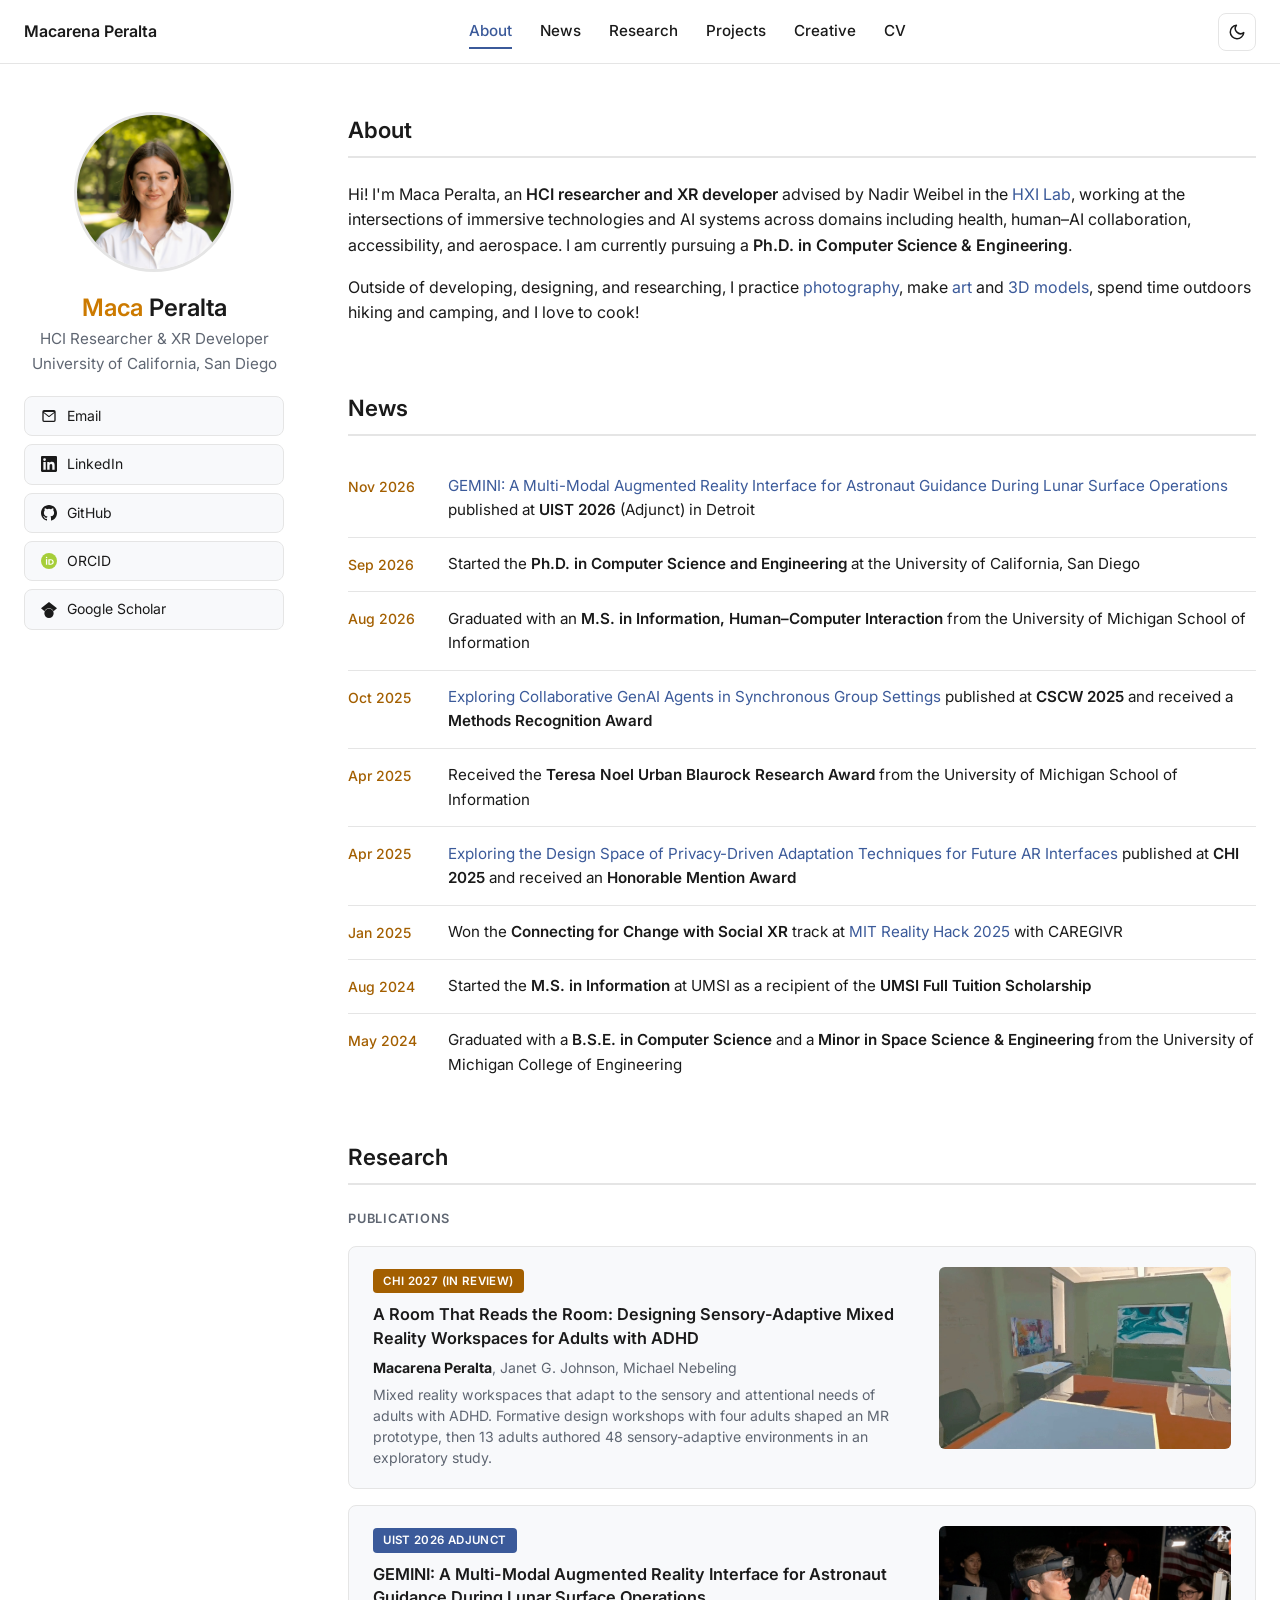
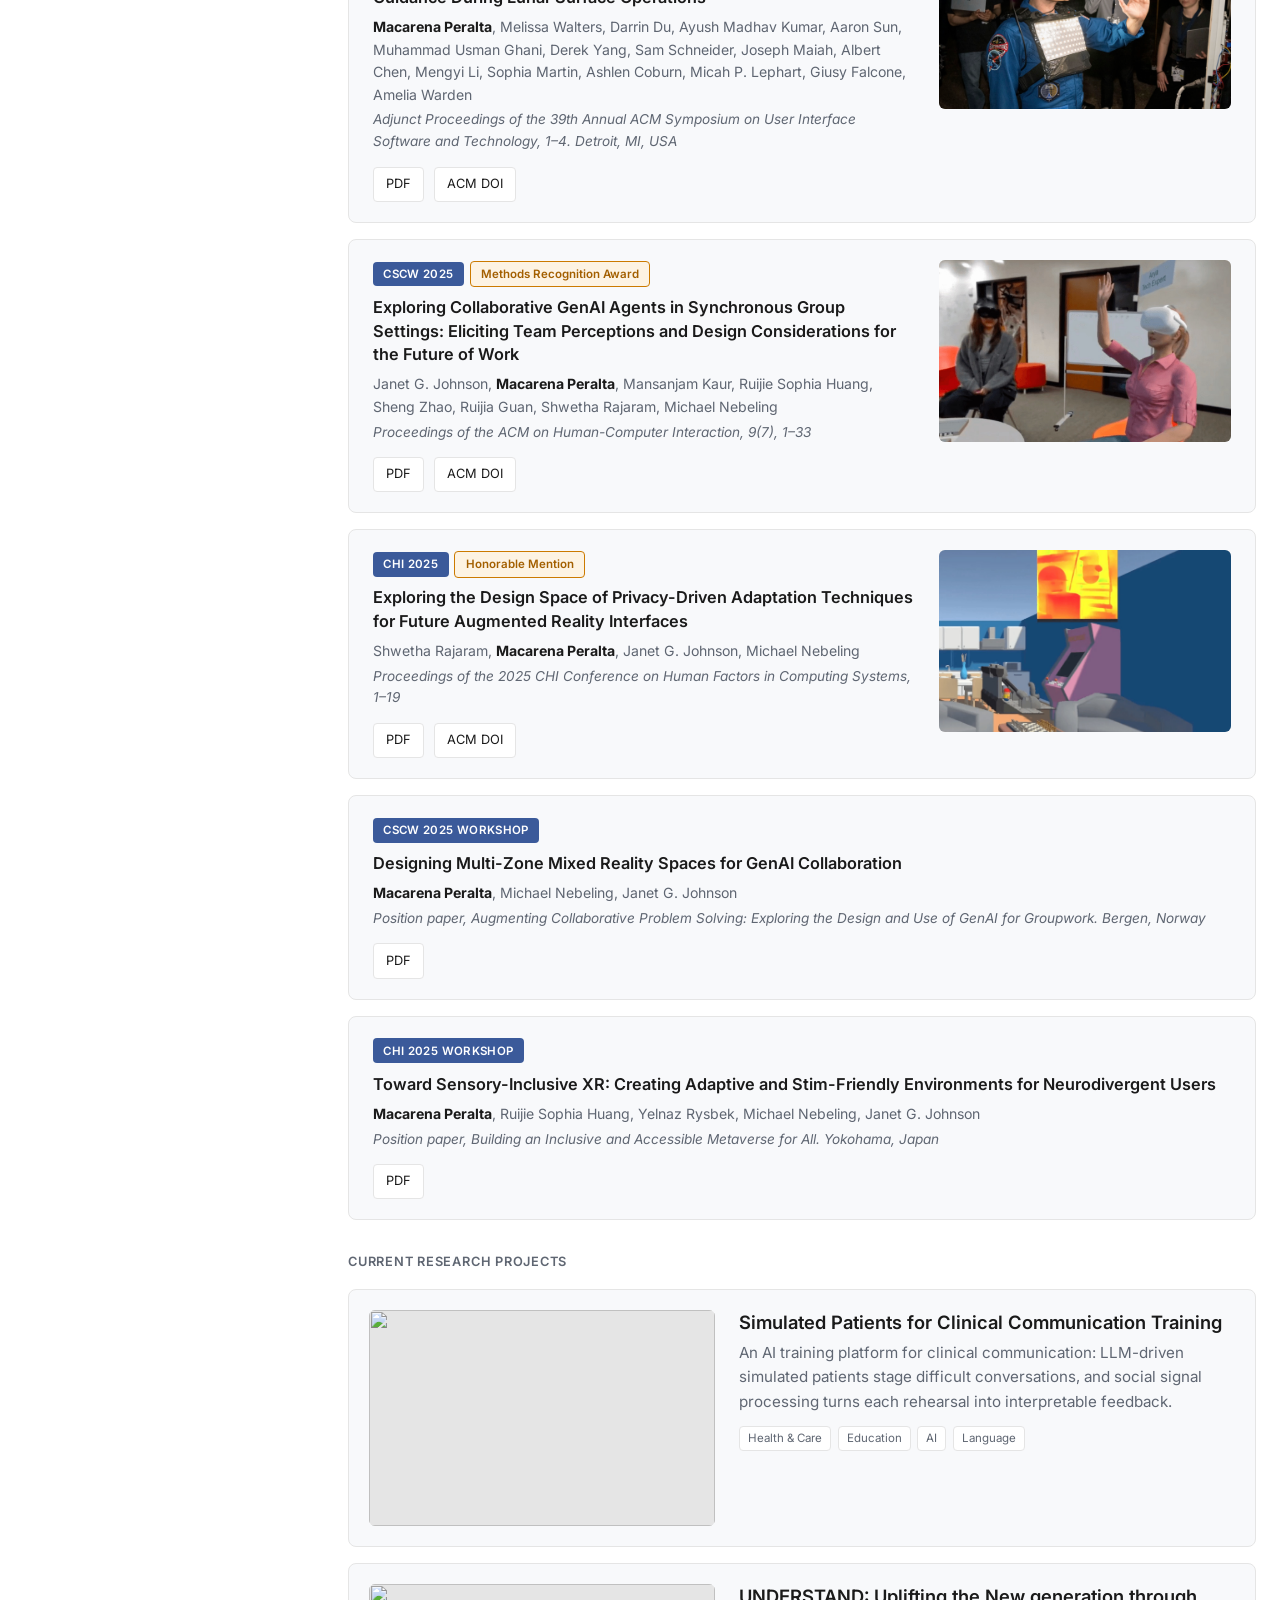
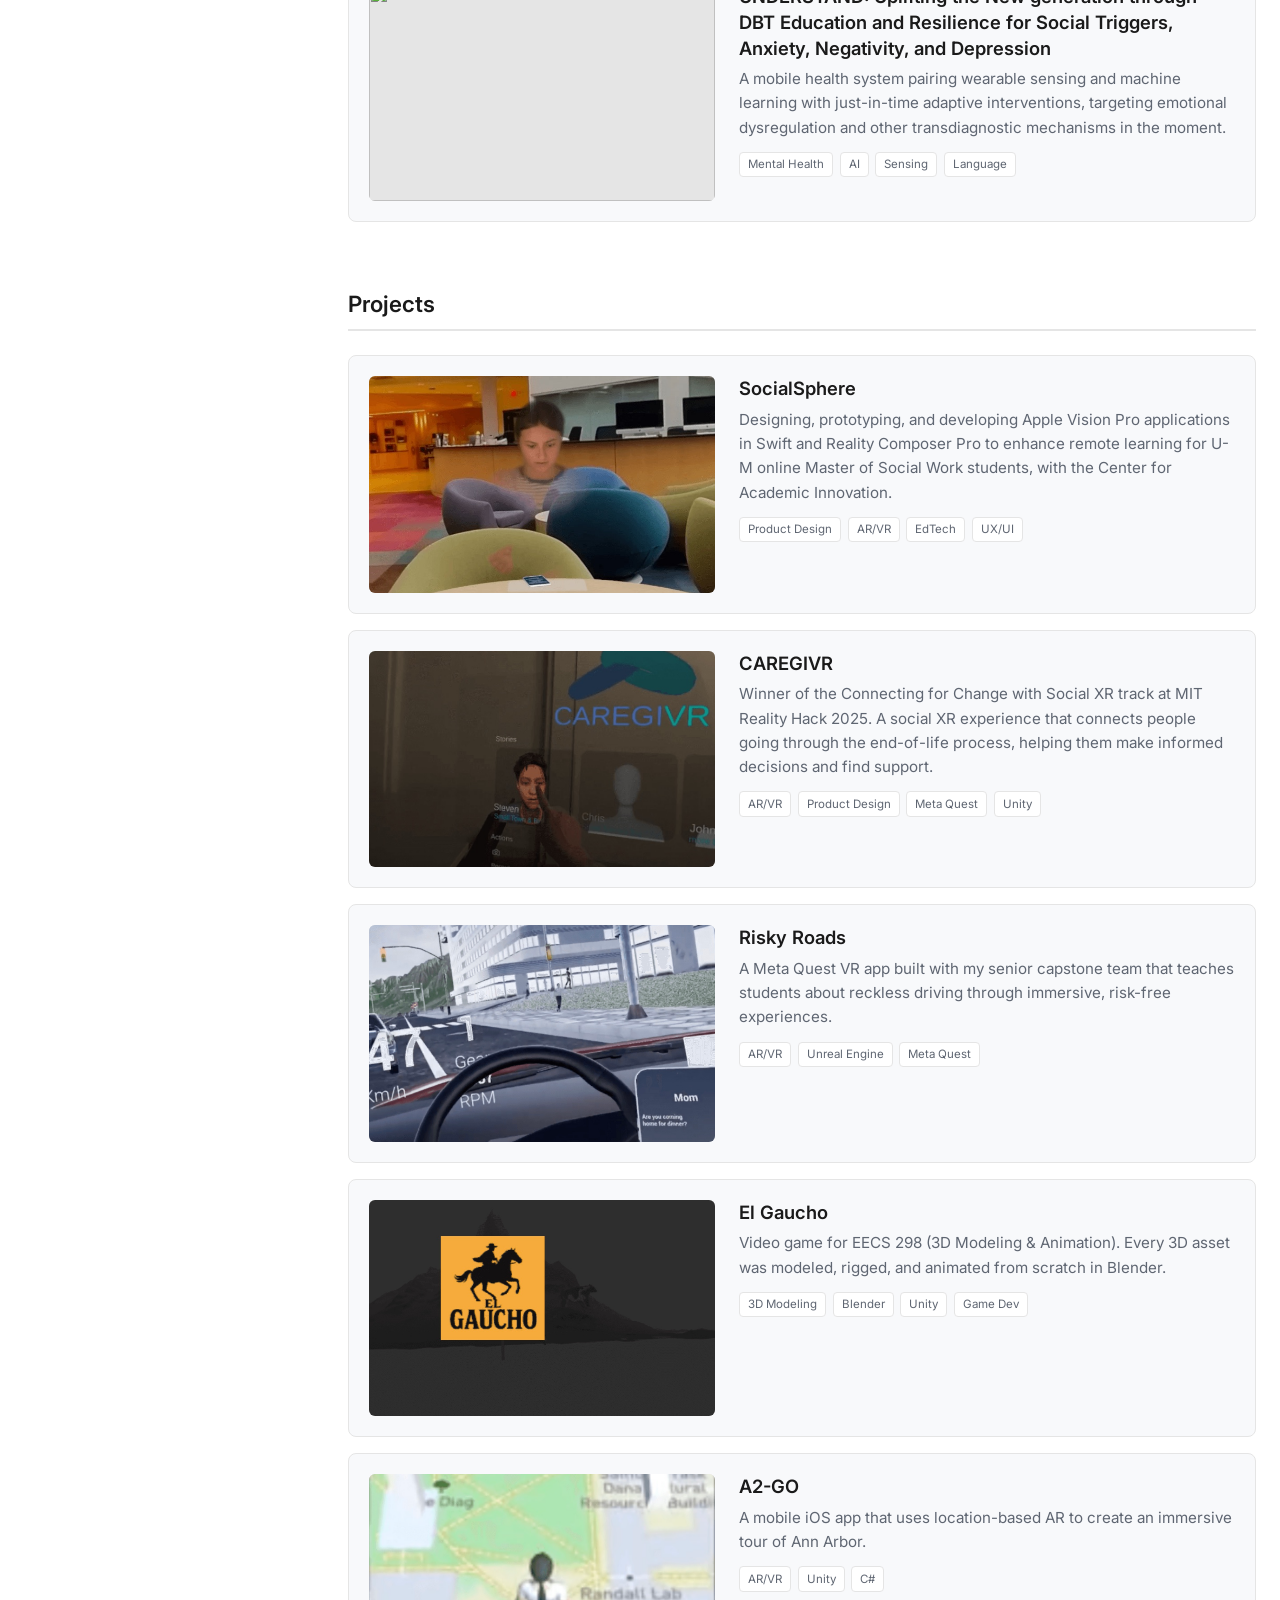
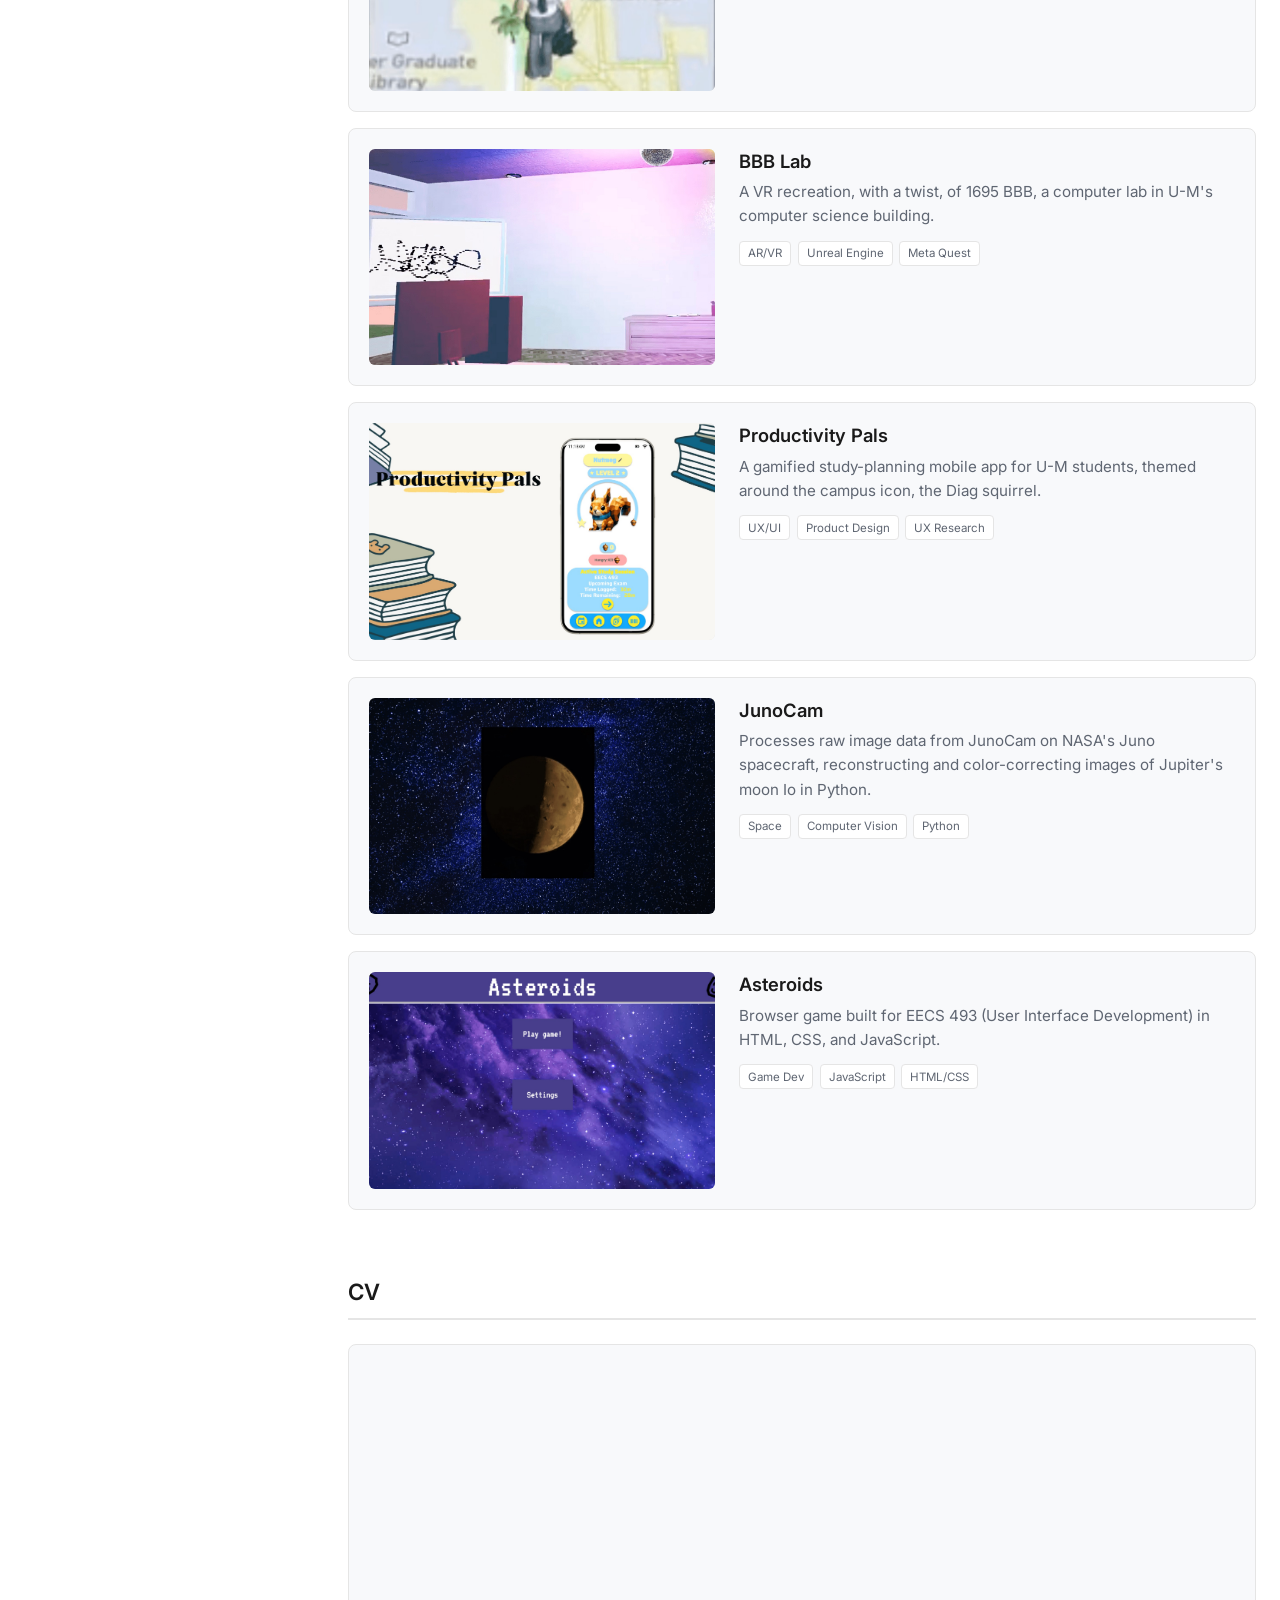
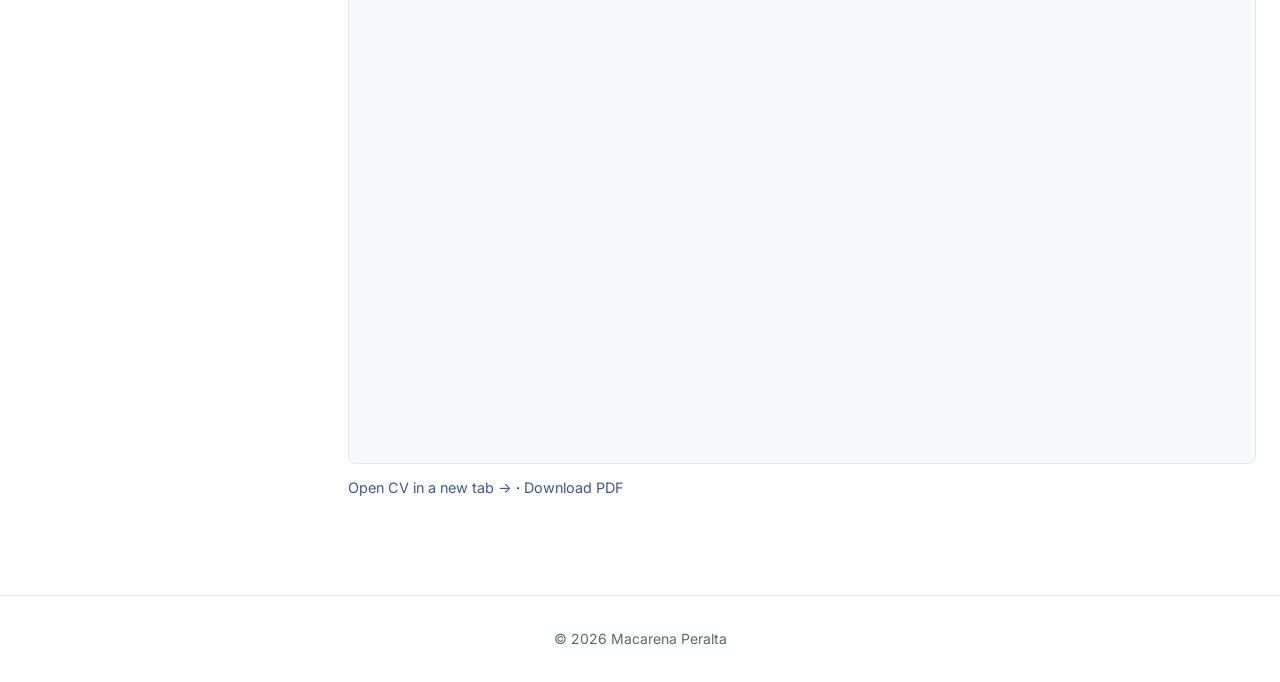
==== index.html @ 871bfba9 "Portfolio site: new layout with light/dark mode Self-contained static site for GitHub Pages: homepag" ====
<!doctype html>
<html lang="en">
<head>
<meta charset="utf-8">
<meta name="viewport" content="width=device-width, initial-scale=1">
<title>Macarena Peralta</title>
<meta name="description" content="Maca (Macarena) Peralta is an HCI researcher and XR developer, and a Ph.D. student in Computer Science &amp; Engineering at UC San Diego advised by Nadir Weibel in the HXI Lab, working on immersive technologies and AI for health, human–AI collaboration, accessibility, and aerospace.">
<link rel="canonical" href="https://macaperalta.github.io/">
<link rel="icon" href="favicon.svg" type="image/svg+xml">
<meta property="og:type" content="profile">
<meta property="og:site_name" content="Macarena Peralta">
<meta property="og:title" content="Macarena Peralta">
<meta property="og:description" content="Maca (Macarena) Peralta is an HCI researcher and XR developer, and a Ph.D. student in Computer Science &amp; Engineering at UC San Diego advised by Nadir Weibel in the HXI Lab, working on immersive technologies and AI for health, human–AI collaboration, accessibility, and aerospace.">
<meta property="og:url" content="https://macaperalta.github.io/">
<meta property="og:image" content="https://macaperalta.github.io/images/QopkH7FoG4tDrqUCHRMjBXStGU.jpg">
<meta name="twitter:card" content="summary_large_image">
<script type="application/ld+json">
{
  "@context": "https://schema.org",
  "@type": "Person",
  "name": "Macarena Peralta",
  "alternateName": "Maca Peralta",
  "url": "https://macaperalta.github.io/",
  "image": "https://macaperalta.github.io/images/QopkH7FoG4tDrqUCHRMjBXStGU.jpg",
  "jobTitle": "Ph.D. Student, Computer Science & Engineering",
  "affiliation": {
    "@type": "Organization",
    "name": "University of California, San Diego"
  },
  "alumniOf": {
    "@type": "CollegeOrUniversity",
    "name": "University of Michigan"
  },
  "email": "mailto:m2peralta@ucsd.edu",
  "sameAs": [
    "https://linkedin.com/in/macarena-peralta",
    "https://github.com/MacaPeralta",
    "https://scholar.google.com/citations?user=TsDjXb8AAAAJ",
    "https://orcid.org/0009-0006-2794-2569",
    "https://sketchfab.com/peraltam"
  ]
}
</script>

<link rel="preconnect" href="https://fonts.googleapis.com">
<link rel="preconnect" href="https://fonts.gstatic.com" crossorigin>
<link href="https://fonts.googleapis.com/css2?family=Inter:wght@400;500;600&display=swap" rel="stylesheet">
<link rel="stylesheet" href="home.css">

<script>
  // Set the theme before first paint so there's no flash.
  (function () {
    var saved = null;
    try { saved = localStorage.getItem('theme'); } catch (e) {}
    var theme = saved || (window.matchMedia('(prefers-color-scheme: dark)').matches ? 'dark' : 'light');
    document.documentElement.setAttribute('data-theme', theme);
  })();
</script>
</head>
<body>

<!-- ======================= NAV ======================= -->
<nav class="nav">
  <div class="nav__inner">
    <a class="nav__brand" href="#about">Macarena Peralta</a>
    <ul class="nav__links">
      <li><a href="#about">About</a></li>
      <li><a href="#news">News</a></li>
      <li><a href="#research">Research</a></li>
      <li><a href="#projects">Projects</a></li>
      <li><a href="creative.html">Creative</a></li>
      <li><a href="#cv">CV</a></li>
    </ul>
    <button class="theme-toggle" type="button" aria-label="Toggle light and dark mode">
      <svg class="icon-moon" viewBox="0 0 24 24" fill="none" stroke="currentColor" stroke-width="2" stroke-linecap="round" stroke-linejoin="round" aria-hidden="true"><path d="M21 12.8A9 9 0 1 1 11.2 3a7 7 0 0 0 9.8 9.8z"/></svg>
      <svg class="icon-sun" viewBox="0 0 24 24" fill="none" stroke="currentColor" stroke-width="2" stroke-linecap="round" stroke-linejoin="round" aria-hidden="true"><circle cx="12" cy="12" r="4"/><path d="M12 2v2M12 20v2M4.9 4.9l1.4 1.4M17.7 17.7l1.4 1.4M2 12h2M20 12h2M4.9 19.1l1.4-1.4M17.7 6.3l1.4-1.4"/></svg>
    </button>
  </div>
</nav>

<div class="layout">

  <!-- ======================= SIDEBAR ======================= -->
  <aside class="sidebar">
    <!-- Hover: photo turns into the Sol de Mayo (eyes follow the cursor).
         Click: the sun winks and sips mate. -->
    <button class="avatar sol" type="button" aria-label="Portrait of Macarena Peralta. Hover to meet the Sol de Mayo, click to make it wink and sip some mate.">
      <img class="profile-photo" src="images/QopkH7FoG4tDrqUCHRMjBXStGU.jpg" alt="">
      <svg class="avatar__sun sol-svg" viewBox="-200 -200 400 400" aria-hidden="true">

          <!-- rays: 16 straight + 16 wavy, slowly turning as one group -->
          <g>
            <animateTransform attributeName="transform" type="rotate"
                              from="0 0 0" to="360 0 0" dur="90s" repeatCount="indefinite"></animateTransform>
            <path fill="#EDB23A" d="M68 9L188 0L68 -9ZM59.38 34.34L173.69 71.94L66.27 17.71ZM41.72 54.45L132.94 132.94L54.45 41.72ZM17.71 66.27L71.94 173.69L34.34 59.38ZM-9 68L0 188L9 68ZM-34.34 59.38L-71.94 173.69L-17.71 66.27ZM-54.45 41.72L-132.94 132.94L-41.72 54.45ZM-66.27 17.71L-173.69 71.94L-59.38 34.34ZM-68 -9L-188 0L-68 9ZM-59.38 -34.34L-173.69 -71.94L-66.27 -17.71ZM-41.72 -54.45L-132.94 -132.94L-54.45 -41.72ZM-17.71 -66.27L-71.94 -173.69L-34.34 -59.38ZM9 -68L0 -188L-9 -68ZM34.34 -59.38L71.94 -173.69L17.71 -66.27ZM54.45 -41.72L132.94 -132.94L41.72 -54.45ZM66.27 -17.71L173.69 -71.94L59.38 -34.34Z"></path>
            <path fill="none" stroke="#EDB23A" stroke-width="6" stroke-linecap="round" d="M66.69 13.27Q78.57 22.77 93.17 18.53Q107.78 14.3 119.66 23.8Q131.53 33.3 146.14 29.07Q160.74 24.84 172.62 34.34M56.54 37.78Q63.88 51.1 78.99 52.78Q94.1 54.46 101.44 67.78Q108.78 81.1 123.89 82.78Q139 84.46 146.34 97.78M37.78 56.54Q39.46 71.65 52.78 78.99Q66.1 86.33 67.78 101.44Q69.46 116.55 82.78 123.89Q96.1 131.22 97.78 146.34M13.27 66.69Q9.03 81.3 18.53 93.17Q28.03 105.05 23.8 119.66Q19.57 134.26 29.07 146.14Q38.57 158.01 34.34 172.62M-13.27 66.69Q-22.77 78.57 -18.53 93.17Q-14.3 107.78 -23.8 119.66Q-33.3 131.53 -29.07 146.14Q-24.84 160.74 -34.34 172.62M-37.78 56.54Q-51.1 63.88 -52.78 78.99Q-54.46 94.1 -67.78 101.44Q-81.1 108.78 -82.78 123.89Q-84.46 139 -97.78 146.34M-56.54 37.78Q-71.65 39.46 -78.99 52.78Q-86.33 66.1 -101.44 67.78Q-116.55 69.46 -123.89 82.78Q-131.22 96.1 -146.34 97.78M-66.69 13.27Q-81.3 9.03 -93.17 18.53Q-105.05 28.03 -119.66 23.8Q-134.26 19.57 -146.14 29.07Q-158.01 38.57 -172.62 34.34M-66.69 -13.27Q-78.57 -22.77 -93.17 -18.53Q-107.78 -14.3 -119.66 -23.8Q-131.53 -33.3 -146.14 -29.07Q-160.74 -24.84 -172.62 -34.34M-56.54 -37.78Q-63.88 -51.1 -78.99 -52.78Q-94.1 -54.46 -101.44 -67.78Q-108.78 -81.1 -123.89 -82.78Q-139 -84.46 -146.34 -97.78M-37.78 -56.54Q-39.46 -71.65 -52.78 -78.99Q-66.1 -86.33 -67.78 -101.44Q-69.46 -116.55 -82.78 -123.89Q-96.1 -131.22 -97.78 -146.34M-13.27 -66.69Q-9.03 -81.3 -18.53 -93.17Q-28.03 -105.05 -23.8 -119.66Q-19.57 -134.26 -29.07 -146.14Q-38.57 -158.01 -34.34 -172.62M13.27 -66.69Q22.77 -78.57 18.53 -93.17Q14.3 -107.78 23.8 -119.66Q33.3 -131.53 29.07 -146.14Q24.84 -160.74 34.34 -172.62M37.78 -56.54Q51.1 -63.88 52.78 -78.99Q54.46 -94.1 67.78 -101.44Q81.1 -108.78 82.78 -123.89Q84.46 -139 97.78 -146.34M56.54 -37.78Q71.65 -39.46 78.99 -52.78Q86.33 -66.1 101.44 -67.78Q116.55 -69.46 123.89 -82.78Q131.22 -96.1 146.34 -97.78M66.69 -13.27Q81.3 -9.03 93.17 -18.53Q105.05 -28.03 119.66 -23.8Q134.26 -19.57 146.14 -29.07Q158.01 -38.57 172.62 -34.34"></path>
          </g>

          <!-- face -->
          <circle r="80" fill="#F6C54E" stroke="#B9791C" stroke-width="3"></circle>

          <!-- cheeks -->
          <circle cx="-48" cy="20" r="12" fill="#F2A0B4" opacity="0.55"></circle>
          <circle cx="48" cy="20" r="12" fill="#F2A0B4" opacity="0.55"></circle>

          <!-- brows, nose, smile -->
          <g fill="none" stroke="#8A5214" stroke-width="3.5" stroke-linecap="round" stroke-linejoin="round">
            <path d="M-46 -32Q-31 -44 -14 -34"></path>
            <path d="M46 -32Q31 -44 14 -34"></path>
            <path d="M-2 -18Q-9 8 -5 14Q0 20 7 14"></path>
            <g class="sol-smile">
              <path d="M-24 34Q0 52 24 34"></path>
              <path d="M-9 47Q0 50 9 47"></path>
            </g>
          </g>

          <!-- the little "o" mouth, for sipping -->
          <ellipse class="sol-sip-mouth" cx="3" cy="41" rx="6.5" ry="5.5" fill="#8A5214"></ellipse>

          <!-- left eye (the one that winks) -->
          <g class="sol-eye">
            <path d="M-42 -14Q-27 -26 -12 -14Q-27 -4 -42 -14Z" fill="#FFF6E0" stroke="#8A5214" stroke-width="3" stroke-linejoin="round"></path>
            <circle class="sol-pupil" cx="-27" cy="-14" r="5.5" fill="#5A3208"></circle>
          </g>
          <path class="sol-lid" d="M-42 -14Q-27 -5 -12 -14" fill="none" stroke="#8A5214" stroke-width="3.5" stroke-linecap="round"></path>

          <!-- right eye -->
          <path d="M12 -14Q27 -26 42 -14Q27 -4 12 -14Z" fill="#FFF6E0" stroke="#8A5214" stroke-width="3" stroke-linejoin="round"></path>
          <circle class="sol-pupil" cx="27" cy="-14" r="5.5" fill="#5A3208"></circle>

          <!-- mate gourd + bombilla -->
          <g class="sol-mate">
            <g class="sol-mate-bob">
              <path d="M23 86C13 102 15 126 40 130C65 126 67 102 57 86Z" fill="#9A6440" stroke="#6E4126" stroke-width="2.5" stroke-linejoin="round"></path>
              <path d="M22 100Q40 106 58 100" fill="none" stroke="#6E4126" stroke-width="1.5" opacity="0.5"></path>
              <circle cx="31" cy="113" r="2.6" fill="#F2A0B4"></circle>
              <circle cx="40" cy="116" r="2.6" fill="#F2A0B4"></circle>
              <circle cx="49" cy="113" r="2.6" fill="#F2A0B4"></circle>
              <rect x="21" y="79" width="38" height="8" rx="4" fill="#D3D7DE" stroke="#9AA0AA" stroke-width="1.5"></rect>
              <ellipse cx="40" cy="80" rx="15" ry="3.2" fill="#7D9B4A"></ellipse>
              <path d="M34 81L8 43" stroke="#B9BEC7" stroke-width="4.5" stroke-linecap="round"></path>
              <path d="M9 45L5 39" stroke="#9AA0AA" stroke-width="6" stroke-linecap="round"></path>
            </g>
          </g>

        </svg>
    </button>
    <h1><span class="nickname">Maca</span> Peralta</h1>
    <p class="tagline">HCI Researcher &amp; XR Developer<br>University of California, San Diego</p>

    <div class="social-links">
      <a href="mailto:m2peralta@ucsd.edu">
        <svg viewBox="0 0 24 24" fill="currentColor" aria-hidden="true"><path d="M2 5.5A2.5 2.5 0 0 1 4.5 3h15A2.5 2.5 0 0 1 22 5.5v13a2.5 2.5 0 0 1-2.5 2.5h-15A2.5 2.5 0 0 1 2 18.5v-13Zm2.2.5 7.8 6.08L19.8 6H4.2Zm15.8 1.59-7.4 5.77a1 1 0 0 1-1.2 0L4 7.59V18.5a.5.5 0 0 0 .5.5h15a.5.5 0 0 0 .5-.5V7.59Z"/></svg>
        Email
      </a>
      <a href="https://linkedin.com/in/macarena-peralta" target="_blank" rel="noopener">
        <svg viewBox="0 0 24 24" fill="currentColor" aria-hidden="true"><path d="M20.447 20.452h-3.554v-5.569c0-1.328-.027-3.037-1.852-3.037-1.853 0-2.136 1.445-2.136 2.939v5.667H9.351V9h3.414v1.561h.046c.477-.9 1.637-1.85 3.37-1.85 3.601 0 4.267 2.37 4.267 5.455v6.286ZM5.337 7.433a2.064 2.064 0 1 1 0-4.128 2.064 2.064 0 0 1 0 4.128Zm1.782 13.019H3.555V9h3.564v11.452ZM22.225 0H1.771C.792 0 0 .774 0 1.729v20.542C0 23.227.792 24 1.771 24h20.451C23.2 24 24 23.227 24 22.271V1.729C24 .774 23.2 0 22.222 0h.003Z"/></svg>
        LinkedIn
      </a>
      <a href="https://github.com/MacaPeralta" target="_blank" rel="noopener">
        <svg viewBox="0 0 24 24" fill="currentColor" aria-hidden="true"><path d="M12 0C5.37 0 0 5.37 0 12c0 5.3 3.44 9.8 8.2 11.39.6.11.82-.26.82-.58v-2.04c-3.34.72-4.04-1.61-4.04-1.61-.55-1.39-1.33-1.76-1.33-1.76-1.09-.74.08-.73.08-.73 1.2.08 1.84 1.24 1.84 1.24 1.07 1.83 2.81 1.3 3.49 1 .11-.78.42-1.31.76-1.61-2.66-.3-5.47-1.33-5.47-5.93 0-1.31.47-2.38 1.24-3.22-.12-.3-.54-1.52.12-3.18 0 0 1-.32 3.3 1.23a11.5 11.5 0 0 1 6 0c2.29-1.55 3.3-1.23 3.3-1.23.65 1.65.24 2.87.12 3.18.77.84 1.23 1.91 1.23 3.22 0 4.61-2.81 5.62-5.48 5.92.43.37.82 1.1.82 2.22v3.29c0 .32.22.7.83.58C20.57 21.8 24 17.3 24 12c0-6.63-5.37-12-12-12Z"/></svg>
        GitHub
      </a>
      <a href="https://orcid.org/0009-0006-2794-2569" target="_blank" rel="noopener">
        <svg viewBox="0 0 24 24" aria-hidden="true"><circle cx="12" cy="12" r="12" fill="#A6CE39"/><path fill="#fff" d="M7.4 9.2h1.9v8.4H7.4z"/><circle cx="8.35" cy="6.9" r="1.15" fill="#fff"/><path fill="#fff" d="M11.1 9.2h3.6c2.7 0 4.4 1.7 4.4 4.2s-1.7 4.2-4.4 4.2h-3.6Zm1.9 1.6v5.2h1.6c1.6 0 2.6-1 2.6-2.6s-1-2.6-2.6-2.6Z"/></svg>
        ORCID
      </a>
      <a href="https://scholar.google.com/citations?user=TsDjXb8AAAAJ&amp;hl=en" target="_blank" rel="noopener">
        <svg viewBox="0 0 24 24" fill="currentColor" aria-hidden="true"><path d="M5.242 13.769 0 9.5 12 0l12 9.5-5.242 4.269C17.548 11.249 14.978 9.5 12 9.5c-2.977 0-5.548 1.748-6.758 4.269ZM12 10a7 7 0 1 0 0 14 7 7 0 0 0 0-14Z"/></svg>
        Google Scholar
      </a>
    </div>
  </aside>

  <!-- ======================= MAIN ======================= -->
  <main class="main">

    <section class="bio" id="about">
      <h2>About</h2>
      <p>Hi! I'm Maca Peralta, an <strong>HCI researcher and XR developer</strong> advised by Nadir Weibel in the <a href="https://hxi.ucsd.edu/" target="_blank" rel="noopener">HXI Lab</a>, working at the intersections of immersive technologies and AI systems across domains including health, human–AI collaboration, accessibility, and aerospace. I am currently pursuing a <strong>Ph.D. in Computer Science &amp; Engineering</strong>.</p>
      <p>Outside of developing, designing, and researching, I practice <a href="creative.html#photography">photography</a>, make <a href="creative.html#art">art</a> and <a href="creative.html#models">3D models</a>, spend time outdoors hiking and camping, and I love to cook!</p>
    </section>

    <!-- ======================= NEWS ======================= -->
    <section id="news">
      <h2>News</h2>
      <ul class="news">
        <li>
          <span class="news__date">Nov 2026</span>
          <div><a href="https://doi.org/10.1145/3830397.3841805" target="_blank" rel="noopener">GEMINI: A Multi-Modal Augmented Reality Interface for Astronaut Guidance During Lunar Surface Operations</a> published at <strong>UIST 2026</strong> (Adjunct) in Detroit</div>
        </li>
        <li>
          <span class="news__date">Sep 2026</span>
          <div>Started the <strong>Ph.D. in Computer Science and Engineering</strong> at the University of California, San Diego</div>
        </li>
        <li>
          <span class="news__date">Aug 2026</span>
          <div>Graduated with an <strong>M.S. in Information, Human–Computer Interaction</strong> from the University of Michigan School of Information</div>
        </li>
        <li>
          <span class="news__date">Oct 2025</span>
          <div><a href="https://doi.org/10.1145/3757595" target="_blank" rel="noopener">Exploring Collaborative GenAI Agents in Synchronous Group Settings</a> published at <strong>CSCW 2025</strong> and received a <strong>Methods Recognition Award</strong></div>
        </li>
        <li>
          <span class="news__date">Apr 2025</span>
          <div>Received the <strong>Teresa Noel Urban Blaurock Research Award</strong> from the University of Michigan School of Information</div>
        </li>
        <li>
          <span class="news__date">Apr 2025</span>
          <div><a href="https://doi.org/10.1145/3706598.3713320" target="_blank" rel="noopener">Exploring the Design Space of Privacy-Driven Adaptation Techniques for Future AR Interfaces</a> published at <strong>CHI 2025</strong> and received an <strong>Honorable Mention Award</strong></div>
        </li>
        <li>
          <span class="news__date">Jan 2025</span>
          <div>Won the <strong>Connecting for Change with Social XR</strong> track at <a href="https://devpost.com/software/caregivr-tzmqkg" target="_blank" rel="noopener">MIT Reality Hack 2025</a> with CAREGIVR</div>
        </li>
        <li>
          <span class="news__date">Aug 2024</span>
          <div>Started the <strong>M.S. in Information</strong> at UMSI as a recipient of the <strong>UMSI Full Tuition Scholarship</strong></div>
        </li>
        <li>
          <span class="news__date">May 2024</span>
          <div>Graduated with a <strong>B.S.E. in Computer Science</strong> and a <strong>Minor in Space Science &amp; Engineering</strong> from the University of Michigan College of Engineering</div>
        </li>
      </ul>
    </section>

    <!-- ======================= RESEARCH ======================= -->
    <section id="research">
      <h2>Research</h2>

      <h3 class="subhead">Publications</h3>

      <article class="pub pub--media">
        <div class="pub__body">
          <span class="venue in-review">CHI 2027 (In Review)</span>
          <h3>A Room That Reads the Room: Designing Sensory-Adaptive Mixed Reality Workspaces for Adults with ADHD</h3>
          <p class="pub__authors"><strong>Macarena Peralta</strong>, Janet G. Johnson, Michael Nebeling</p>
          <p class="pub__abstract">Mixed reality workspaces that adapt to the sensory and attentional needs of adults with ADHD. Formative design workshops with four adults shaped an MR prototype, then 13 adults authored 48 sensory-adaptive environments in an exploratory study.</p>
        </div>
        <div class="project__media pub__media" data-preview="video/BM50v8SxWsouWE7VCAihs9W9w.mp4"><img class="project__thumb" src="images/Fq2PjhaZx6DE5HDLLG1RLYFUKSk.jpg" alt="" loading="lazy"></div>
      </article>

      <article class="pub pub--media">
        <div class="pub__body">
          <span class="venue">UIST 2026 Adjunct</span>
          <h3>GEMINI: A Multi-Modal Augmented Reality Interface for Astronaut Guidance During Lunar Surface Operations</h3>
          <p class="pub__authors"><strong>Macarena Peralta</strong>, Melissa Walters, Darrin Du, Ayush Madhav Kumar, Aaron Sun, Muhammad Usman Ghani, Derek Yang, Sam Schneider, Joseph Maiah, Albert Chen, Mengyi Li, Sophia Martin, Ashlen Coburn, Micah P. Lephart, Giusy Falcone, Amelia Warden</p>
          <p class="pub__where">Adjunct Proceedings of the 39th Annual ACM Symposium on User Interface Software and Technology, 1–4. Detroit, MI, USA</p>
          <div class="pub__links"><a href="https://dl.acm.org/doi/pdf/10.1145/3830397.3841805" target="_blank" rel="noopener">PDF</a><a href="https://doi.org/10.1145/3830397.3841805" target="_blank" rel="noopener">ACM DOI</a></div>
        </div>
        <div class="project__media pub__media"><img class="project__thumb" src="images/gemini.jpg" alt="" loading="lazy"></div>
      </article>

      <article class="pub pub--media">
        <div class="pub__body">
          <span class="venue">CSCW 2025</span><span class="award-badge">Methods Recognition Award</span>
          <h3>Exploring Collaborative GenAI Agents in Synchronous Group Settings: Eliciting Team Perceptions and Design Considerations for the Future of Work</h3>
          <p class="pub__authors">Janet G. Johnson, <strong>Macarena Peralta</strong>, Mansanjam Kaur, Ruijie Sophia Huang, Sheng Zhao, Ruijia Guan, Shwetha Rajaram, Michael Nebeling</p>
          <p class="pub__where">Proceedings of the ACM on Human-Computer Interaction, 9(7), 1–33</p>
          <div class="pub__links"><a href="https://arxiv.org/pdf/2504.14779" target="_blank" rel="noopener">PDF</a><a href="https://doi.org/10.1145/3757595" target="_blank" rel="noopener">ACM DOI</a></div>
        </div>
        <div class="project__media pub__media" data-preview="video/jJTifOBv0DptuAQHywqlG2QVho.mp4"><img class="project__thumb" src="images/t8UoOT9vwYSsod6yRfqCP6fd1sM.jpg" alt="" loading="lazy"></div>
      </article>

      <article class="pub pub--media">
        <div class="pub__body">
          <span class="venue">CHI 2025</span><span class="award-badge">Honorable Mention</span>
          <h3>Exploring the Design Space of Privacy-Driven Adaptation Techniques for Future Augmented Reality Interfaces</h3>
          <p class="pub__authors">Shwetha Rajaram, <strong>Macarena Peralta</strong>, Janet G. Johnson, Michael Nebeling</p>
          <p class="pub__where">Proceedings of the 2025 CHI Conference on Human Factors in Computing Systems, 1–19</p>
          <div class="pub__links"><a href="https://shwetharajaram.github.io/paper-pdfs/privacy-adaptations-chi25.pdf" target="_blank" rel="noopener">PDF</a><a href="https://doi.org/10.1145/3706598.3713320" target="_blank" rel="noopener">ACM DOI</a></div>
        </div>
        <div class="project__media pub__media"><img class="project__thumb" src="images/tOkrX6QtBHLfhjUCLQuX5bY95s.jpg" alt="" loading="lazy"></div>
      </article>

      <article class="pub">
        <span class="venue">CSCW 2025 Workshop</span>
        <h3>Designing Multi-Zone Mixed Reality Spaces for GenAI Collaboration</h3>
        <p class="pub__authors"><strong>Macarena Peralta</strong>, Michael Nebeling, Janet G. Johnson</p>
        <p class="pub__where">Position paper, Augmenting Collaborative Problem Solving: Exploring the Design and Use of GenAI for Groupwork. Bergen, Norway</p>
        <div class="pub__links"><a href="https://drive.google.com/file/d/16uUa6cnIJmO3YpjkcXFk2XTdRr2Yi-oR/view?usp=sharing" target="_blank" rel="noopener">PDF</a></div>
      </article>

      <article class="pub">
        <span class="venue">CHI 2025 Workshop</span>
        <h3>Toward Sensory-Inclusive XR: Creating Adaptive and Stim-Friendly Environments for Neurodivergent Users</h3>
        <p class="pub__authors"><strong>Macarena Peralta</strong>, Ruijie Sophia Huang, Yelnaz Rysbek, Michael Nebeling, Janet G. Johnson</p>
        <p class="pub__where">Position paper, Building an Inclusive and Accessible Metaverse for All. Yokohama, Japan</p>
        <div class="pub__links"><a href="https://drive.google.com/file/u/1/d/1ujiHNIpGqrNxVPpQVMjBZMjnsQT5te0C/view?usp=drive_link" target="_blank" rel="noopener">PDF</a></div>
      </article>

      <h3 class="subhead">Current Research Projects</h3>

      <a class="project" href="https://hxi.ucsd.edu/project/simulated-patients/" target="_blank" rel="noopener">
        <div class="project__media"><img class="project__thumb" src="https://hxi.ucsd.edu/project/simulated-patients/featured_hu9e67fc080d63fd50d61a2d546c561d63_190341_720x0_resize_q75_lanczos.jpg" alt="" loading="lazy"></div>
        <div>
          <h3>Simulated Patients for Clinical Communication Training</h3>
          <p>An AI training platform for clinical communication: LLM-driven simulated patients stage difficult conversations, and social signal processing turns each rehearsal into interpretable feedback.</p>
          <ul class="tags"><li>Health &amp; Care</li><li>Education</li><li>AI</li><li>Language</li></ul>
        </div>
      </a>

      <a class="project" href="https://hxi.ucsd.edu/project/understand/" target="_blank" rel="noopener">
        <div class="project__media"><img class="project__thumb" src="https://hxi.ucsd.edu/project/understand/featured_hu6d89a65bccbf261982f74998446e7d13_93481_720x0_resize_q75_lanczos.jpg" alt="" loading="lazy"></div>
        <div>
          <h3>UNDERSTAND: Uplifting the New generation through DBT Education and Resilience for Social Triggers, Anxiety, Negativity, and Depression</h3>
          <p>A mobile health system pairing wearable sensing and machine learning with just-in-time adaptive interventions, targeting emotional dysregulation and other transdiagnostic mechanisms in the moment.</p>
          <ul class="tags"><li>Mental Health</li><li>AI</li><li>Sensing</li><li>Language</li></ul>
        </div>
      </a>
    </section>

    <!-- ======================= PROJECTS ======================= -->
    <section id="projects">
      <h2>Projects</h2>

      <a class="project" href="socialsphere.html">
        <div class="project__media" data-preview="video/MOHMcyAQokTplxYOvUsLVBeDMAw.mp4"><img class="project__thumb" src="images/vbsRdpFOnBCBzBpM7Fyw0uvUABc.jpg" alt="" loading="lazy"></div>
        <div>
          <h3>SocialSphere</h3>
          <p>Designing, prototyping, and developing Apple Vision Pro applications in Swift and Reality Composer Pro to enhance remote learning for U-M online Master of Social Work students, with the Center for Academic Innovation.</p>
          <ul class="tags"><li>Product Design</li><li>AR/VR</li><li>EdTech</li><li>UX/UI</li></ul>
        </div>
      </a>

      <a class="project" href="caregivr.html">
        <div class="project__media" data-preview="video/h3rbfv5qeP4eBBjanTTYoKGNo.mp4"><img class="project__thumb" src="images/Tbo8EPDJvGGXiS8eZ7wHAQwPzM.jpg" alt="" loading="lazy"></div>
        <div>
          <h3>CAREGIVR</h3>
          <p>Winner of the Connecting for Change with Social XR track at MIT Reality Hack 2025. A social XR experience that connects people going through the end-of-life process, helping them make informed decisions and find support.</p>
          <ul class="tags"><li>AR/VR</li><li>Product Design</li><li>Meta Quest</li><li>Unity</li></ul>
        </div>
      </a>

      <a class="project" href="risky-roads.html">
        <div class="project__media" data-preview="video/wbm3RnNGs6v56luoh6L5fl1IfQ.mp4"><img class="project__thumb" src="images/DPyvhYKoyWAxxFa6idoDKcCC93g.jpg" alt="" loading="lazy"></div>
        <div>
          <h3>Risky Roads</h3>
          <p>A Meta Quest VR app built with my senior capstone team that teaches students about reckless driving through immersive, risk-free experiences.</p>
          <ul class="tags"><li>AR/VR</li><li>Unreal Engine</li><li>Meta Quest</li></ul>
        </div>
      </a>

      <a class="project" href="elgaucho.html">
        <div class="project__media" data-preview="video/DoExoDILnnQw8LKrSb0GYIDNi4.mp4"><img class="project__thumb" src="images/RJ5jC41O1l2cwUWBqQNrnaxTA.jpg" alt="" loading="lazy"></div>
        <div>
          <h3>El Gaucho</h3>
          <p>Video game for EECS 298 (3D Modeling &amp; Animation). Every 3D asset was modeled, rigged, and animated from scratch in Blender.</p>
          <ul class="tags"><li>3D Modeling</li><li>Blender</li><li>Unity</li><li>Game Dev</li></ul>
        </div>
      </a>

      <a class="project" href="a2-go.html">
        <div class="project__media" data-preview="video/TmR5dmp2vzb8LJYmOhs86Lde4bc.mp4"><img class="project__thumb" src="images/yfiU2G9SfHm7iEu4UxoSKY4txGI.jpg" alt="" loading="lazy"></div>
        <div>
          <h3>A2-GO</h3>
          <p>A mobile iOS app that uses location-based AR to create an immersive tour of Ann Arbor.</p>
          <ul class="tags"><li>AR/VR</li><li>Unity</li><li>C#</li></ul>
        </div>
      </a>

      <a class="project" href="bbb-lab.html">
        <div class="project__media" data-preview="video/SuuntjUuTIxklQvZdMm037X3RY.mp4"><img class="project__thumb" src="images/BZGAsrziIJlXHTYTCs8DxzSXH0.jpg" alt="" loading="lazy"></div>
        <div>
          <h3>BBB Lab</h3>
          <p>A VR recreation, with a twist, of 1695 BBB, a computer lab in U-M's computer science building.</p>
          <ul class="tags"><li>AR/VR</li><li>Unreal Engine</li><li>Meta Quest</li></ul>
        </div>
      </a>

      <a class="project" href="productivity-pals.html">
        <div class="project__media" data-preview="video/TV2lmDQR1g0ns4QFbXPoTKmGNuA.mp4"><img class="project__thumb" src="images/ZZsndMd5sNvyaSGU113OX1BMDSA.jpg" alt="" loading="lazy"></div>
        <div>
          <h3>Productivity Pals</h3>
          <p>A gamified study-planning mobile app for U-M students, themed around the campus icon, the Diag squirrel.</p>
          <ul class="tags"><li>UX/UI</li><li>Product Design</li><li>UX Research</li></ul>
        </div>
      </a>

      <a class="project" href="junocam.html">
        <div class="project__media"><img class="project__thumb" src="images/XeWsusM4UruQPCS8I0gRASF8N4.jpg" alt="" loading="lazy"></div>
        <div>
          <h3>JunoCam</h3>
          <p>Processes raw image data from JunoCam on NASA's Juno spacecraft, reconstructing and color-correcting images of Jupiter's moon Io in Python.</p>
          <ul class="tags"><li>Space</li><li>Computer Vision</li><li>Python</li></ul>
        </div>
      </a>

      <a class="project" href="asteroids.html">
        <div class="project__media" data-preview="video/QGE4gsTJjKzW5NEnzCILkfVyC8U.mp4"><img class="project__thumb" src="images/TgoiyhmJGjAuOi6GuARTaicw.jpg" alt="" loading="lazy"></div>
        <div>
          <h3>Asteroids</h3>
          <p>Browser game built for EECS 493 (User Interface Development) in HTML, CSS, and JavaScript.</p>
          <ul class="tags"><li>Game Dev</li><li>JavaScript</li><li>HTML/CSS</li></ul>
        </div>
      </a>
    </section>

    <!-- ======================= CV ======================= -->
    <section id="cv">
      <h2>CV</h2>
      <iframe class="cv-embed" src="Macarena_Peralta_CV.pdf" title="Macarena Peralta CV" loading="lazy" allow="autoplay"></iframe>
      <p class="cv-link"><a href="Macarena_Peralta_CV.pdf" target="_blank" rel="noopener">Open CV in a new tab &rarr;</a> · <a href="Macarena_Peralta_CV.pdf" download>Download PDF</a></p>
    </section>

  </main>
</div>

<footer class="footer">© 2026 Macarena Peralta</footer>

<script>
  (function () {
    // Light / dark toggle
    document.querySelector('.theme-toggle').addEventListener('click', function () {
      var next = document.documentElement.getAttribute('data-theme') === 'dark' ? 'light' : 'dark';
      document.documentElement.setAttribute('data-theme', next);
      try { localStorage.setItem('theme', next); } catch (e) {}
    });

    // Project previews: play a looping clip while the card is hovered.
    // data-preview can be an .mp4/.webm (preferred: much smaller) or a .gif.
    document.querySelectorAll('.project__media[data-preview]').forEach(function (box) {
      var card = box.closest('.project, .pub');
      var src = box.getAttribute('data-preview');
      var isGif = /\.gif(\?|$)/i.test(src);
      var img = box.querySelector('img');
      var still = img.src;
      var video = null;

      card.addEventListener('mouseenter', function () {
        if (isGif) { img.src = src; return; }
        if (!video) {
          video = document.createElement('video');
          video.muted = true; video.loop = true; video.playsInline = true;
          video.preload = 'none';
          video.setAttribute('aria-hidden', 'true');
          video.src = src;
          video.addEventListener('playing', function () { box.classList.add('is-playing'); });
          box.appendChild(video);
        }
        var p = video.play();
        if (p && p.catch) p.catch(function () {});
      });

      card.addEventListener('mouseleave', function () {
        if (isGif) { img.src = still; return; }
        if (!video) return;
        video.pause();
        video.currentTime = 0;
        box.classList.remove('is-playing');
      });
    });

    // Sol de Mayo on the profile photo.
    // Mouse: hover shows the sun, click makes it wink and sip mate.
    // Touch: first tap shows the sun, next tap is the mate break.
    (function () {
      var WINK_MS = 1800;   // how long the mate break lasts
      var REACH   = 140;    // px from the face at which the eyes are fully turned
      var MAX_X   = 6;      // how far the pupils travel, in viewBox units
      var MAX_Y   = 2.6;

      var sol = document.querySelector('.avatar.sol');
      var svg = sol.querySelector('svg');
      var calm = window.matchMedia && window.matchMedia('(prefers-reduced-motion: reduce)').matches;
      var timer, lastPointer = '';

      if (calm && svg.pauseAnimations) svg.pauseAnimations();

      window.addEventListener('pointermove', function (e) {
        var r = svg.getBoundingClientRect();
        var dx = e.clientX - (r.left + r.width / 2);
        var dy = e.clientY - (r.top + r.height * 0.465);
        var d = Math.sqrt(dx * dx + dy * dy) || 1;
        var k = Math.min(1, d / REACH);
        sol.style.setProperty('--sol-ex', (dx / d * MAX_X * k).toFixed(2) + 'px');
        sol.style.setProperty('--sol-ey', (dy / d * MAX_Y * k).toFixed(2) + 'px');
      }, { passive: true });
      window.addEventListener('blur', function () {
        sol.style.setProperty('--sol-ex', '0px');
        sol.style.setProperty('--sol-ey', '0px');
      });

      sol.addEventListener('pointerdown', function (e) { lastPointer = e.pointerType; });
      sol.addEventListener('click', function (e) {
        var touchLike = e.detail !== 0 && lastPointer && lastPointer !== 'mouse';
        if (touchLike && !sol.classList.contains('is-sun')) {
          sol.classList.add('is-sun');
          return;
        }
        sol.classList.add('is-winking');
        clearTimeout(timer);
        timer = setTimeout(function () { sol.classList.remove('is-winking'); }, WINK_MS);
      });
      document.addEventListener('pointerdown', function (e) {
        if (!sol.contains(e.target)) sol.classList.remove('is-sun');
      });
    })();

    // Highlight the nav link for the section on screen
    var links = document.querySelectorAll('.nav__links a');
    var sections = document.querySelectorAll('main section[id]');
    function update() {
      var current = sections[0].id;
      sections.forEach(function (s) { if (window.scrollY >= s.offsetTop - 120) current = s.id; });
      if (window.innerHeight + window.scrollY >= document.body.scrollHeight - 4) current = sections[sections.length - 1].id;
      links.forEach(function (a) { a.classList.toggle('active', a.getAttribute('href') === '#' + current); });
    }
    window.addEventListener('scroll', update, { passive: true });
    update();
  })();
</script>
</body>
</html>
---- home.css ----
/* =========================================================
   Macarena Peralta — new homepage layout
   Simple, professional single page with light + dark mode.
   (The old pages still use styles.css.)
   ========================================================= */

:root {
  --bg: #ffffff;
  --text: #1a1a1a;
  --muted: #5f6672;
  --accent: #3b5a9a;
  --accent-hover: #2c4677;
  --border: #e5e5e5;
  --card: #f8f9fb;
  --nav-bg: rgba(255, 255, 255, 0.92);
  --on-accent: #ffffff;
  --orange: #cc7a00;          /* amber from the previous site */
  --orange-soft: #fdf3e3;
  --orange-text: #a35f00;     /* darker for small text (AA contrast) */
  --page-width: 1360px;
  color-scheme: light;
}

[data-theme="dark"] {
  --bg: #111214;
  --text: #e6e6e6;
  --muted: #a3a8b1;
  --accent: #92b1f0;
  --accent-hover: #b5cbf6;
  --border: #2c2e33;
  --card: #1a1b1f;
  --nav-bg: rgba(17, 18, 20, 0.92);
  --on-accent: #111214;
  --orange: #f0a23b;
  --orange-soft: #2a2114;
  --orange-text: #f0a23b;
  color-scheme: dark;
}

*, *::before, *::after { box-sizing: border-box; margin: 0; padding: 0; }

html { scroll-behavior: smooth; scroll-padding-top: 80px; }

body {
  font-family: "Inter", -apple-system, BlinkMacSystemFont, "Segoe UI", Roboto, sans-serif;
  background: var(--bg);
  color: var(--text);
  font-size: 16px;
  line-height: 1.6;
  -webkit-font-smoothing: antialiased;
  transition: background-color .3s, color .3s;
}

a { color: var(--accent); text-decoration: none; transition: color .2s; }
a:hover { color: var(--accent-hover); text-decoration: underline; }
img { display: block; max-width: 100%; }
ul { list-style: none; }

/* ---------- Nav ---------- */
.nav {
  position: sticky;
  top: 0;
  z-index: 100;
  height: 64px;
  background: var(--nav-bg);
  backdrop-filter: blur(10px);
  -webkit-backdrop-filter: blur(10px);
  border-bottom: 1px solid var(--border);
}
.nav__inner {
  max-width: var(--page-width);
  height: 100%;
  margin: 0 auto;
  padding: 0 1.5rem;
  display: flex;
  align-items: center;
  justify-content: space-between;
  gap: 1rem;
}
.nav__brand { font-weight: 600; color: var(--text); white-space: nowrap; }
.nav__brand:hover { text-decoration: none; color: var(--accent); }
.nav__links { display: flex; gap: 1.75rem; align-items: center; }
.nav__links a {
  color: var(--text);
  font-weight: 500;
  font-size: .95rem;
  padding: .4rem 0;
  border-bottom: 2px solid transparent;
}
.nav__links a:hover,
.nav__links a.active {
  color: var(--accent);
  text-decoration: none;
  border-bottom-color: var(--accent);
}

.theme-toggle {
  width: 38px;
  height: 38px;
  flex-shrink: 0;
  display: grid;
  place-items: center;
  background: none;
  border: 1px solid var(--border);
  border-radius: 8px;
  color: var(--text);
  cursor: pointer;
  transition: background-color .2s;
}
.theme-toggle:hover { background: var(--card); }
.theme-toggle svg { width: 18px; height: 18px; }
.theme-toggle .icon-sun { display: none; }
[data-theme="dark"] .theme-toggle .icon-sun { display: block; }
[data-theme="dark"] .theme-toggle .icon-moon { display: none; }

/* ---------- Layout ---------- */
.layout {
  max-width: var(--page-width);
  margin: 0 auto;
  padding: 3rem 1.5rem 2rem;
  display: flex;
  align-items: flex-start;
  gap: 4rem;
}

.sidebar {
  width: 260px;
  flex-shrink: 0;
  text-align: center;
  position: sticky;
  top: 96px;
}
.profile-photo {
  width: 160px;
  height: 160px;
  margin: 0 auto 1.25rem;
  border-radius: 50%;
  object-fit: cover;
  object-position: center 25%;
  border: 3px solid var(--border);
}
/* ---------- Avatar: photo <-> Sol de Mayo ---------- */
.avatar {
  --size: 160px;
  --sol-ex: 0px;   /* pupil offset, written by the script */
  --sol-ey: 0px;
  position: relative;
  display: block;
  width: var(--size);
  height: var(--size);
  margin: 0 auto 1.25rem;
  padding: 0;
  font: inherit;
  background: none;
  border: 0;
  border-radius: 50%;
  cursor: pointer;
  -webkit-tap-highlight-color: transparent;
}
.avatar:focus-visible { outline: 2px solid var(--accent); outline-offset: 6px; }
.avatar .profile-photo {
  margin: 0;
  transition: opacity .35s ease, transform .45s ease;
}

/* The sun sits over the photo, a bit larger so the rays reach past it */
.avatar__sun {
  position: absolute;
  top: -24px;
  left: -24px;
  width: calc(var(--size) + 48px);
  height: calc(var(--size) + 48px);
  overflow: visible;
  opacity: 0;
  transform: scale(.55) rotate(-60deg);
  transition: opacity .35s ease, transform .6s cubic-bezier(.3, 1.6, .5, 1);
  pointer-events: none;
}
.avatar:hover .profile-photo,
.avatar:focus-visible .profile-photo,
.avatar.is-sun .profile-photo,
.avatar.is-winking .profile-photo { opacity: 0; transform: scale(.8); }
.avatar:hover .avatar__sun,
.avatar:focus-visible .avatar__sun,
.avatar.is-sun .avatar__sun,
.avatar.is-winking .avatar__sun { opacity: 1; transform: scale(1.04) rotate(-3deg); }

/* Sol de Mayo component (from sol-de-mayo.html) */
.sol-pupil { transform: translate(var(--sol-ex), var(--sol-ey)); }

.sol-mate {
  opacity: 0;
  transform: translate(36px, 90px) rotate(12deg);
  transition: transform .6s cubic-bezier(.3, 1.4, .5, 1), opacity .3s ease;
}
.sol-mate-bob { animation: sol-sip 1.1s ease-in-out infinite; }
@keyframes sol-sip {
  0%, 100% { transform: translate(0, 0); }
  50%      { transform: translate(-2px, -3px); }
}

.sol-sip-mouth { opacity: 0; }
.sol-lid       { opacity: 0; }
.sol.is-winking .sol-mate      { opacity: 1; transform: translate(0, 0) rotate(0deg); }
.sol.is-winking .sol-smile     { opacity: 0; }
.sol.is-winking .sol-sip-mouth { opacity: 1; }
.sol.is-winking .sol-eye       { opacity: 0; }
.sol.is-winking .sol-lid       { opacity: 1; }
.sol-smile, .sol-sip-mouth, .sol-eye, .sol-lid { transition: opacity .18s ease; }

@media (prefers-reduced-motion: reduce) {
  .avatar .profile-photo, .avatar__sun { transition: opacity .3s; transform: none !important; }
  .sol-mate { transition: none; }
  .sol-mate-bob { animation: none; }
}

.nickname { color: var(--orange); white-space: nowrap; }

.sidebar h1 { font-size: 1.5rem; font-weight: 600; line-height: 1.3; margin-bottom: .25rem; }
.tagline { color: var(--muted); margin-bottom: 1.25rem; font-size: .95rem; }

.social-links { display: flex; flex-direction: column; gap: .5rem; }
.social-links a {
  display: flex;
  align-items: center;
  gap: .6rem;
  padding: .5rem 1rem;
  background: var(--card);
  border: 1px solid var(--border);
  border-radius: 8px;
  color: var(--text);
  font-size: .875rem;
  transition: all .2s;
}
.social-links a:hover {
  background: var(--accent);
  border-color: var(--accent);
  color: var(--on-accent);
  text-decoration: none;
}
.social-links svg { width: 1rem; height: 1rem; flex-shrink: 0; }

.main { flex: 1; min-width: 0; }

/* ---------- Sections ---------- */
section { padding: 0 0 3rem; }
section h2 {
  font-size: 1.4rem;
  font-weight: 600;
  margin-bottom: 1.5rem;
  padding-bottom: .5rem;
  border-bottom: 2px solid var(--border);
}
.bio p { margin-bottom: 1rem; }
.bio strong { font-weight: 600; }

/* Education */
.edu { display: grid; gap: 1rem; }
.edu__item {
  padding: 1rem 1.25rem;
  background: var(--card);
  border-left: 3px solid var(--accent);
  border-radius: 8px;
}
.edu__item h3 { font-size: 1rem; font-weight: 600; margin-bottom: .2rem; }
.edu__item p { font-size: .9rem; color: var(--muted); }

/* Projects (thumbnail + text rows) */
.project {
  display: flex;
  gap: 1.5rem;
  padding: 1.25rem;
  margin-bottom: 1rem;
  background: var(--card);
  border: 1px solid var(--border);
  border-radius: 8px;
  color: var(--text);
  transition: border-color .2s, transform .2s;
}
a.project:hover { text-decoration: none; color: var(--text); border-color: var(--accent); transform: translateY(-2px); }
.project__media {
  position: relative;
  width: clamp(200px, 40%, 360px);
  aspect-ratio: 16 / 10;
  flex-shrink: 0;
  overflow: hidden;
  border-radius: 6px;
  background: var(--border);
}
.project__thumb,
.project__media video {
  position: absolute;
  inset: 0;
  width: 100%;
  height: 100%;
  object-fit: cover;
}
/* Hover preview: the clip fades in over the still once it's playing */
.project__media video { opacity: 0; transition: opacity .25s; }
.project__media.is-playing video { opacity: 1; }
.project h3 { font-size: 1.15rem; font-weight: 600; line-height: 1.4; margin-bottom: .35rem; }
a.project:hover h3 { color: var(--accent); }
.project p { font-size: .95rem; color: var(--muted); }

.tags { display: flex; flex-wrap: wrap; gap: .4rem; margin-top: .75rem; }
.tags li {
  font-size: .72rem;
  padding: .15rem .5rem;
  background: var(--bg);
  border: 1px solid var(--border);
  border-radius: 4px;
  color: var(--muted);
}

.subhead {
  font-size: .8rem;
  font-weight: 600;
  letter-spacing: .06em;
  text-transform: uppercase;
  color: var(--muted);
  margin: 2rem 0 1rem;
}
.subhead:first-of-type { margin-top: 0; }

/* Publications */
.pub {
  padding: 1.25rem 1.5rem;
  margin-bottom: 1rem;
  background: var(--card);
  border: 1px solid var(--border);
  border-radius: 8px;
}
.venue {
  display: inline-block;
  margin-bottom: .6rem;
  padding: .2rem .65rem;
  border-radius: 4px;
  background: var(--accent);
  color: var(--on-accent);
  font-size: .72rem;
  font-weight: 600;
  letter-spacing: .03em;
  text-transform: uppercase;
}
.award-badge {
  display: inline-block;
  margin-left: .35rem;
  padding: .2rem .65rem;
  border-radius: 4px;
  border: 1px solid var(--orange);
  background: var(--orange-soft);
  color: var(--orange-text);
  font-size: .72rem;
  font-weight: 600;
}
.pub h3 { font-size: 1.02rem; font-weight: 600; line-height: 1.45; margin-bottom: .4rem; }
.pub__authors { font-size: .88rem; color: var(--muted); margin-bottom: .2rem; }
.pub__authors strong { color: var(--text); }
.pub__where { font-size: .85rem; color: var(--muted); font-style: italic; }
.pub__links { margin-top: .85rem; display: flex; gap: .6rem; flex-wrap: wrap; }
.pub__links a {
  font-size: .8rem;
  padding: .4rem .75rem;
  background: var(--bg);
  border: 1px solid var(--border);
  border-radius: 4px;
  color: var(--text);
  transition: all .2s;
}
.pub__links a:hover { background: var(--accent); border-color: var(--accent); color: var(--on-accent); text-decoration: none; }

/* News (dated list) */
.news li {
  display: flex;
  gap: 1.25rem;
  padding: .9rem 0;
  border-bottom: 1px solid var(--border);
  font-size: .95rem;
}
.news li:last-child { border-bottom: none; }
.news__date { width: 80px; flex-shrink: 0; font-size: .875rem; font-weight: 500; color: var(--orange-text); padding-top: .1rem; }
.news strong { font-weight: 600; }

/* CV embed */
.cv-embed {
  display: block;
  width: 100%;
  height: 80vh;
  min-height: 500px;
  border: 1px solid var(--border);
  border-radius: 8px;
  background: var(--card);
}
.cv-link { margin-top: .75rem; font-size: .9rem; }

/* ---------- Creative page ---------- */
.page { max-width: var(--page-width); margin: 0 auto; padding: 3rem 1.5rem 1rem; }
.page__head { max-width: 720px; margin-bottom: 3rem; }
.page__head h1 { font-size: 2rem; font-weight: 600; margin-bottom: .5rem; }
.page__head p { color: var(--muted); font-size: 1.05rem; }
.section-intro { color: var(--muted); max-width: 720px; margin-bottom: 1.75rem; }
.page .subhead { margin-top: 2.5rem; }
.page .section-intro + .subhead { margin-top: 0; }

.masonry { columns: 3 260px; column-gap: 1rem; }
.masonry figure { break-inside: avoid; margin: 0 0 1rem; }
.masonry img,
.masonry video {
  display: block;
  width: 100%;
  height: auto;
  border-radius: 6px;
  background: var(--card);
}

.viewer {
  aspect-ratio: 16 / 9;
  border: 1px solid var(--border);
  border-radius: 8px;
  overflow: hidden;
  background: #1a1b1f;
}
.viewer iframe { display: block; width: 100%; height: 100%; border: 0; }
.viewer__caption { margin: .6rem 0 1.75rem; font-weight: 500; }

.model-grid {
  display: grid;
  grid-template-columns: repeat(auto-fill, minmax(150px, 1fr));
  gap: .75rem;
}
.model-card {
  display: block;
  padding: 0;
  overflow: hidden;
  text-align: left;
  font: inherit;
  color: var(--text);
  background: var(--card);
  border: 1px solid var(--border);
  border-radius: 8px;
  cursor: pointer;
  transition: border-color .2s, transform .2s;
}
.model-card:hover { border-color: var(--accent); transform: translateY(-2px); }
.model-card.is-active { border-color: var(--accent); box-shadow: 0 0 0 1px var(--accent); }
.model-card img { display: block; width: 100%; aspect-ratio: 4 / 3; object-fit: cover; background: var(--border); }
.model-card span { display: block; padding: .45rem .65rem; font-size: .82rem; white-space: nowrap; overflow: hidden; text-overflow: ellipsis; }
.model-grid__fallback { margin-top: 1rem; color: var(--muted); }

/* Footer */
.footer {
  max-width: var(--page-width);
  margin: 1rem auto 0;
  padding: 2rem 1.5rem;
  border-top: 1px solid var(--border);
  text-align: center;
  color: var(--muted);
  font-size: .875rem;
}

/* ---------- Responsive ---------- */
@media (max-width: 860px) {
  .layout { flex-direction: column; gap: 2rem; padding: 2rem 1rem; }
  .sidebar {
    width: 100%;
    position: static;
    padding-bottom: 2rem;
    border-bottom: 1px solid var(--border);
  }
  .social-links { flex-direction: row; flex-wrap: wrap; justify-content: center; }
  .nav__brand { display: none; }
  .nav__inner { padding: 0 1rem; }
}

@media (max-width: 600px) {
  .nav__links { gap: 1rem; }
  .nav__links a { font-size: .85rem; }
  .project { flex-direction: column; }
  .project__media { width: 100%; }
  .news li { flex-direction: column; gap: .25rem; }
  .news__date { width: auto; }
  .cv-embed { height: 70vh; min-height: 420px; }
  .page { padding: 2rem 1rem 1rem; }
  .masonry { columns: 2 140px; column-gap: .6rem; }
  .masonry figure { margin-bottom: .6rem; }
  .viewer { aspect-ratio: 4 / 3; }
  .model-grid { grid-template-columns: repeat(auto-fill, minmax(120px, 1fr)); }
  .social-links a { padding: .4rem .75rem; font-size: .8rem; }
}

/* Publications with a preview on the right (full papers only) */
.pub--media { display: flex; align-items: flex-start; gap: 1.5rem; }
.pub__body { flex: 1; min-width: 0; }
.pub__media { width: clamp(200px, 34%, 320px); }
@media (max-width: 600px) {
  .pub--media { flex-direction: column; }
  .pub__media { order: -1; width: 100%; }
}

/* In-review papers get an orange venue label (like the reference site) */
.venue.in-review { background: var(--orange-text); color: var(--on-accent); }
.pub__abstract { font-size: .88rem; color: var(--muted); line-height: 1.5; margin-top: .3rem; }

/* =========================================================
   Project detail pages
   ========================================================= */
.project-page {
  max-width: 960px;
  margin: 0 auto;
  padding: 2.5rem 1.5rem 1rem;
}
.project-back {
  display: inline-block;
  margin-bottom: 1.5rem;
  font-size: .9rem;
  font-weight: 500;
  color: var(--muted);
}
.project-back:hover { color: var(--accent); text-decoration: none; }

.project-hero { padding-bottom: 2rem; border-bottom: 1px solid var(--border); }
.project-hero__title {
  font-size: clamp(1.75rem, 3.5vw, 2.4rem);
  font-weight: 600;
  line-height: 1.2;
  letter-spacing: -.01em;
  margin-bottom: .75rem;
}
.project-hero__desc { max-width: 760px; font-size: 1.08rem; color: var(--muted); }
.project-hero .tags { margin-top: 1rem; }

.project-actions { display: flex; flex-wrap: wrap; gap: .6rem; margin-top: 1.5rem; }
.project-actions .btn {
  padding: .5rem 1rem;
  font-size: .875rem;
  font-weight: 500;
  color: var(--text);
  background: var(--card);
  border: 1px solid var(--border);
  border-radius: 8px;
  transition: all .2s;
}
.project-actions .btn:hover {
  background: var(--accent);
  border-color: var(--accent);
  color: var(--on-accent);
  text-decoration: none;
}

.project-body {
  display: flex;
  flex-direction: column;
  align-items: center;
  gap: 1.5rem;
  padding-top: 2rem;
}
.project-body p { width: 100%; max-width: 760px; align-self: flex-start; }
.project-body img,
.project-body video {
  display: block;
  width: min(100%, calc(var(--w, 960) * 1px));
  height: auto;
  border: 1px solid var(--border);
  border-radius: 8px;
  background: var(--card);
}
.embed {
  width: 100%;
  aspect-ratio: 16 / 9;
  overflow: hidden;
  border: 1px solid var(--border);
  border-radius: 8px;
  background: var(--card);
}
.embed iframe { display: block; width: 100%; height: 100%; border: 0; }

.project-nav {
  display: grid;
  grid-template-columns: 1fr 1fr;
  gap: 1rem;
  margin-top: 3rem;
  padding-top: 2rem;
  border-top: 1px solid var(--border);
}
.project-nav a {
  display: block;
  padding: 1rem 1.25rem;
  font-weight: 600;
  line-height: 1.4;
  color: var(--text);
  background: var(--card);
  border: 1px solid var(--border);
  border-radius: 8px;
  transition: border-color .2s, transform .2s;
}
.project-nav a:hover { border-color: var(--accent); color: var(--accent); text-decoration: none; transform: translateY(-2px); }
.project-nav span {
  display: block;
  margin-bottom: .2rem;
  font-size: .75rem;
  font-weight: 600;
  letter-spacing: .06em;
  text-transform: uppercase;
  color: var(--muted);
}
.project-nav__prev span::before { content: "← "; }
.project-nav__next { text-align: right; }
.project-nav__next span::after { content: " →"; }

@media (max-width: 600px) {
  .project-page { padding: 1.5rem 1rem 1rem; }
  .project-nav { grid-template-columns: 1fr; }
}

/* YouTube thumbnail -> player (see video.js) */
.yt { position: relative; display: block; cursor: pointer; }
.yt img { width: 100% !important; height: 100% !important; object-fit: cover; border: 0 !important; border-radius: 0 !important; }
.yt__play {
  position: absolute;
  inset: 0;
  display: grid;
  place-items: center;
  background: rgba(0, 0, 0, .15);
  transition: background .2s;
}
.yt__play svg { width: 68px; height: 48px; opacity: .9; transition: opacity .2s, transform .2s; }
.yt:hover .yt__play { background: rgba(0, 0, 0, .05); }
.yt:hover .yt__play svg { opacity: 1; transform: scale(1.06); }

/* Many project images are transparent PNGs with dark text, so they always sit
   on a light "paper" background, even in dark mode, to stay readable. */
.project-body img { background: #ffffff; }
[data-theme="dark"] .project-body img { border-color: #3a3c42; }
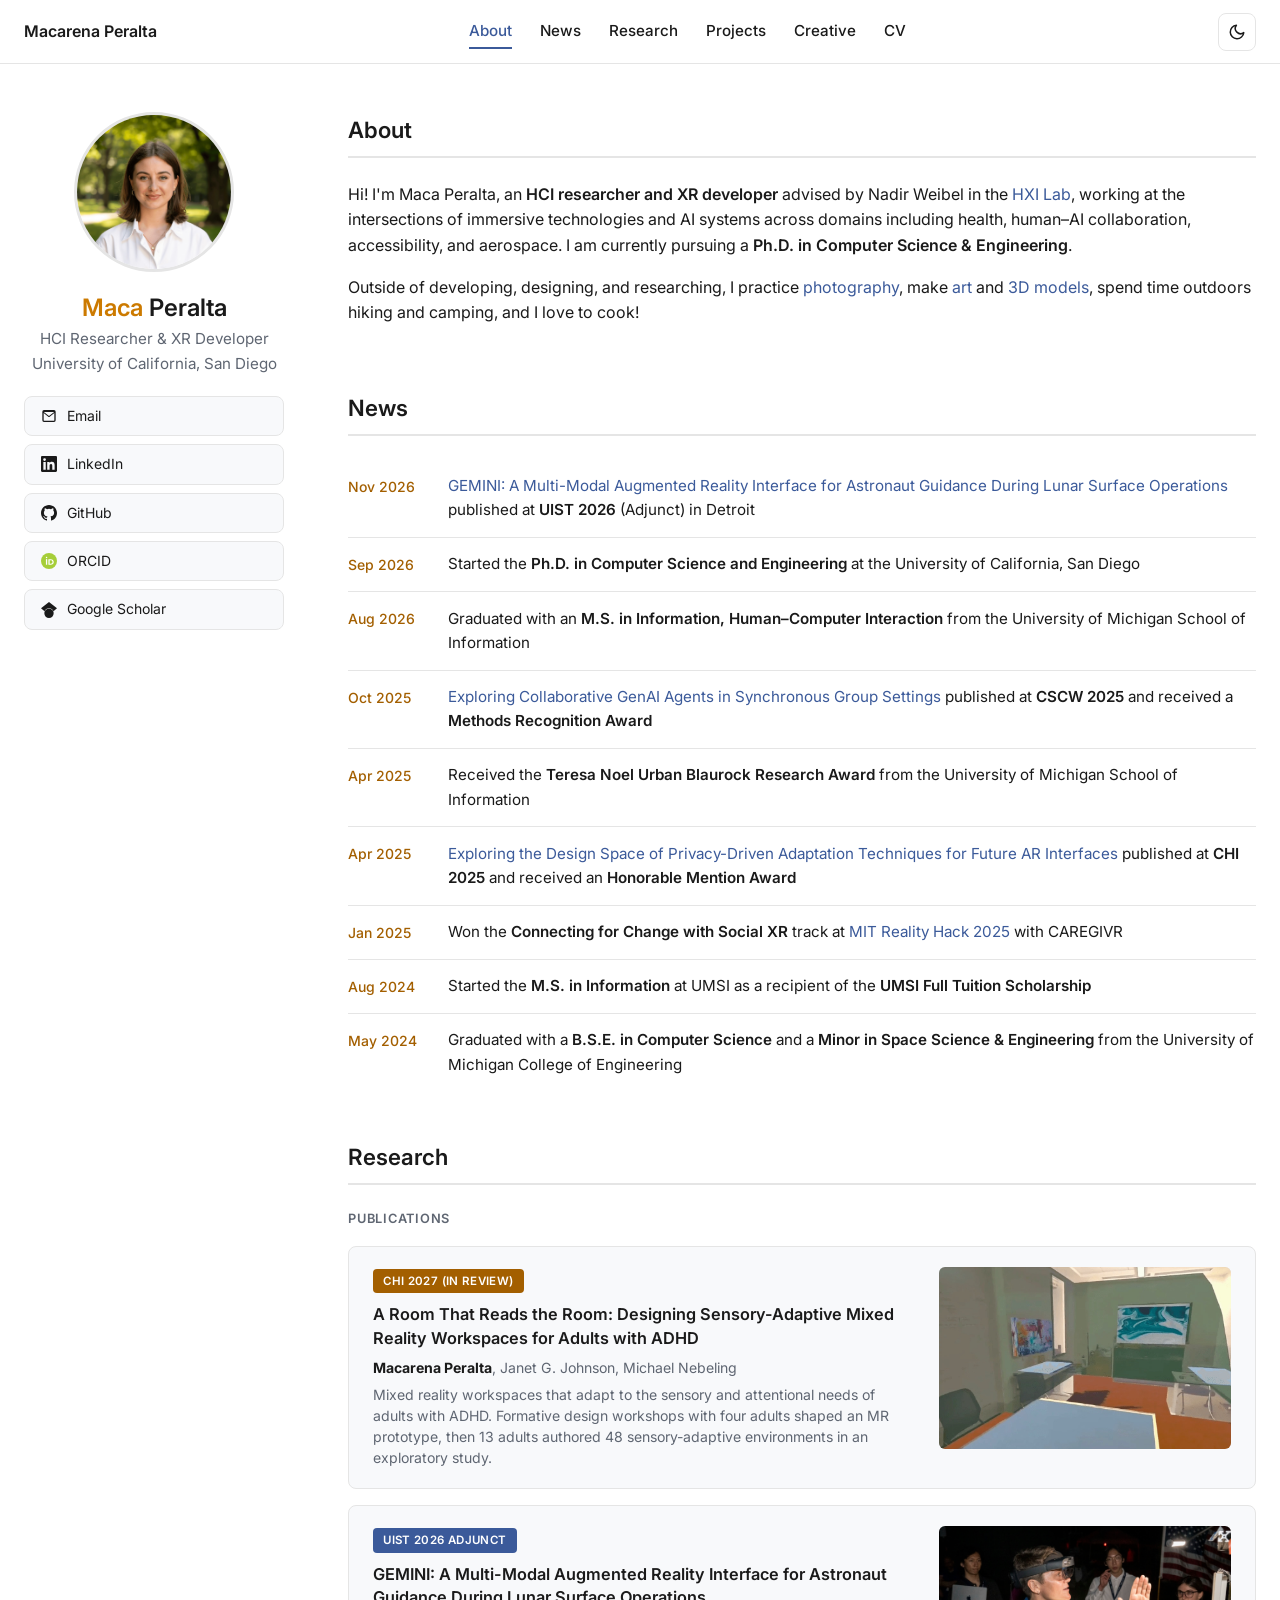
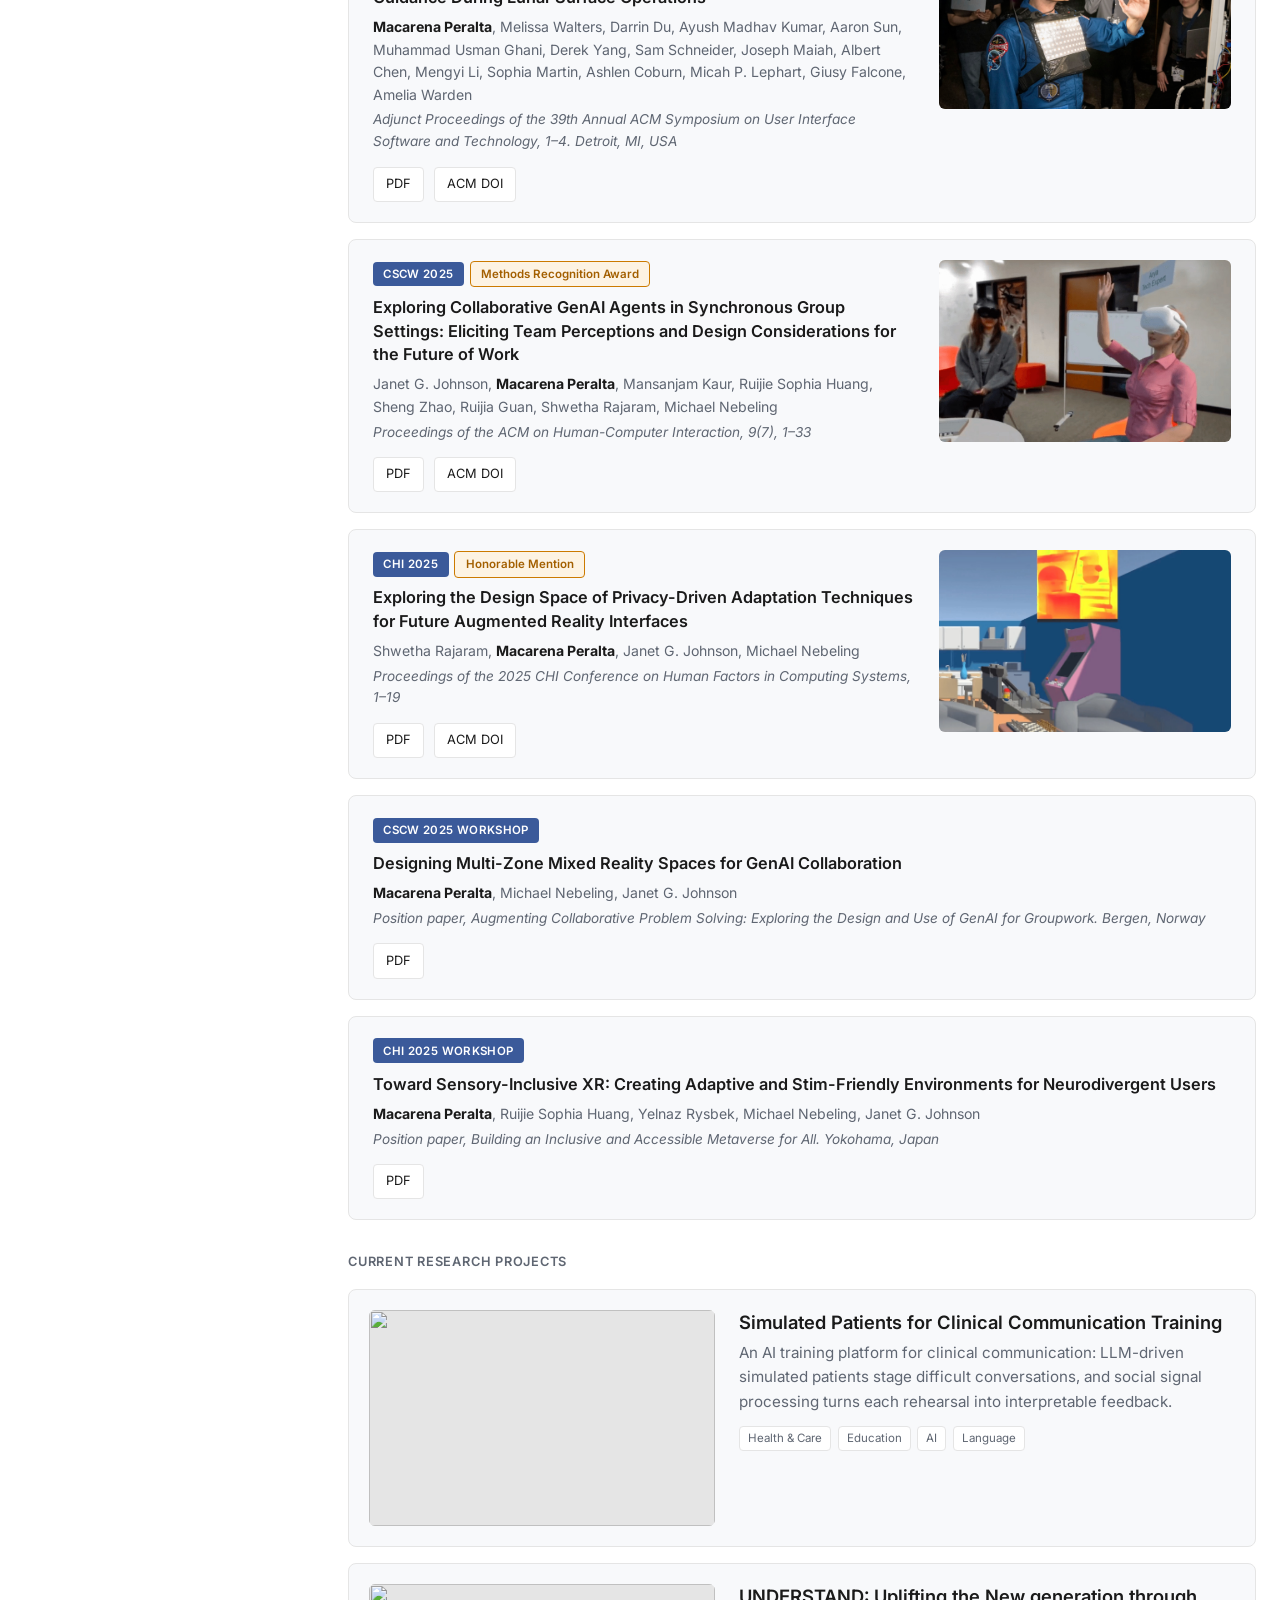
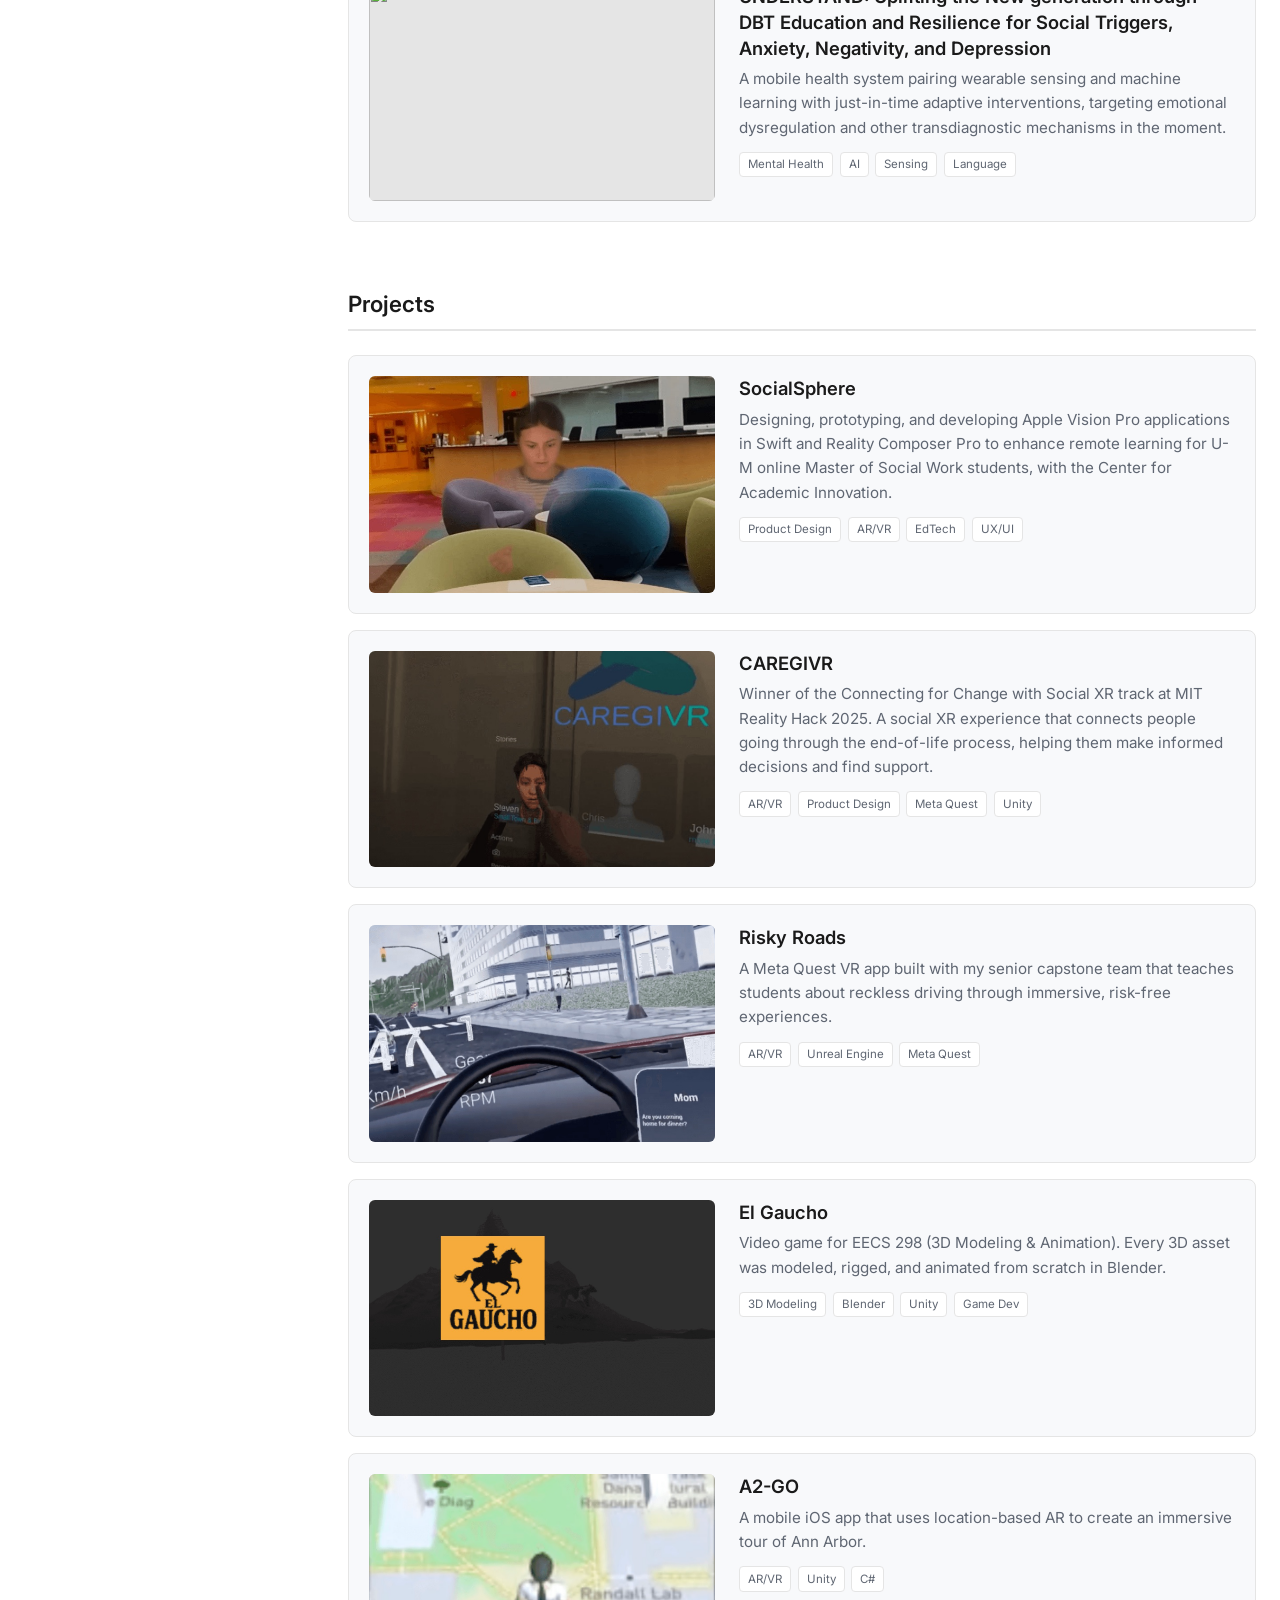
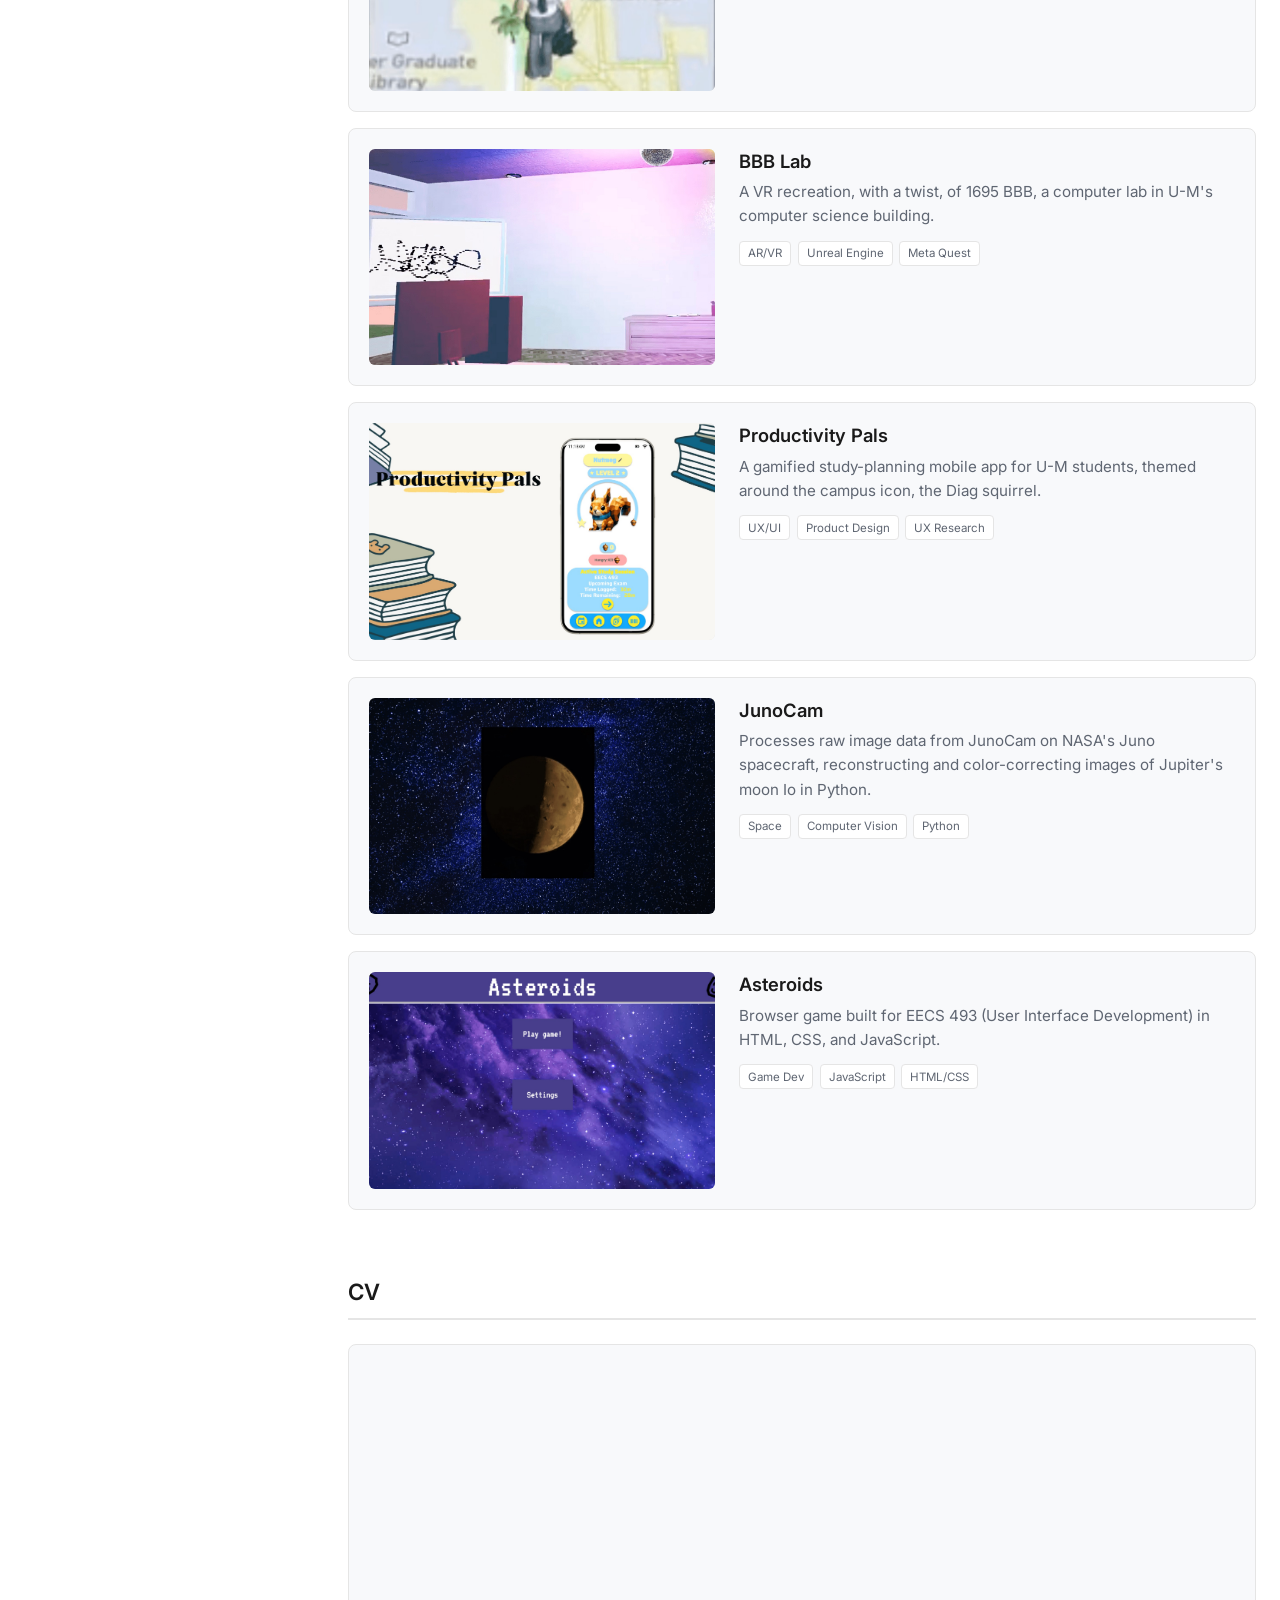
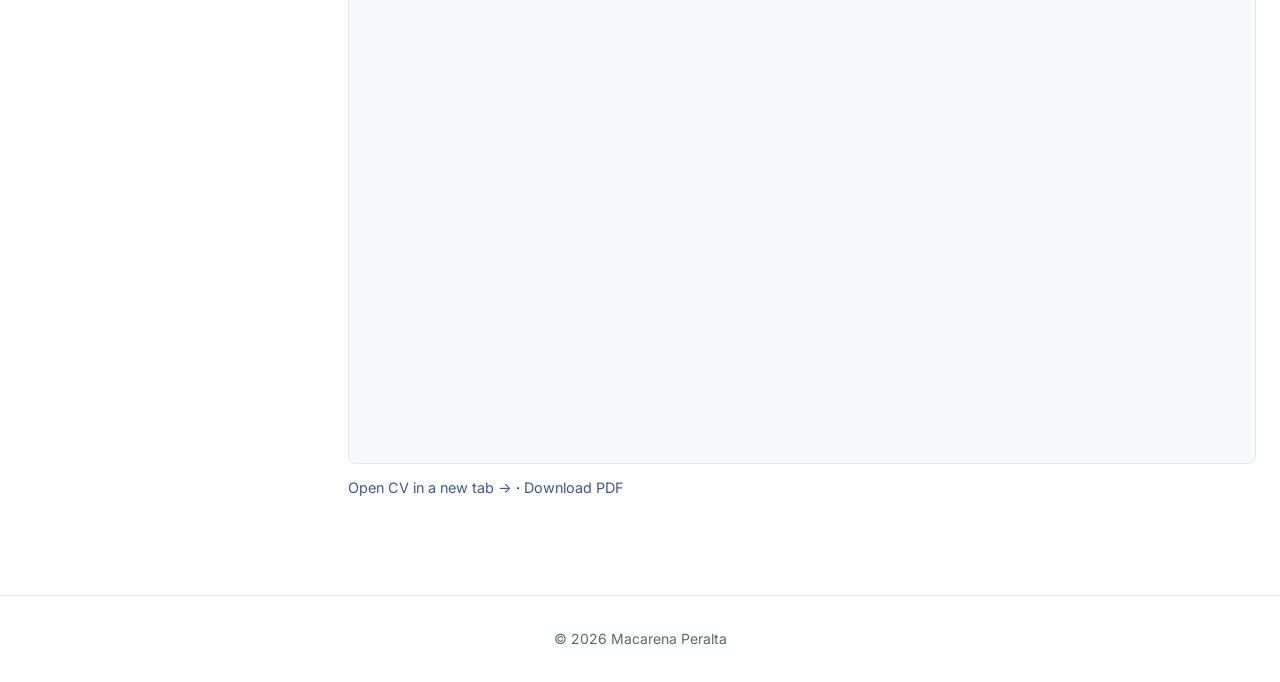
==== commit c6a5a422: "Add Google Search Console verification tag Co-Authored-By: Claude Opus 5.5 <noreply@anthropic.com>" ====
--- a/index.html
+++ b/index.html
@@ -5,6 +5,7 @@
 <meta name="viewport" content="width=device-width, initial-scale=1">
 <title>Macarena Peralta</title>
 <meta name="description" content="Maca (Macarena) Peralta is an HCI researcher and XR developer, and a Ph.D. student in Computer Science &amp; Engineering at UC San Diego advised by Nadir Weibel in the HXI Lab, working on immersive technologies and AI for health, human–AI collaboration, accessibility, and aerospace.">
+<meta name="google-site-verification" content="0FIJbXbdzY0Ouzz49FKgmgi9Bjt3xuFaNUKqcE24rbE">
 <link rel="canonical" href="https://macaperalta.github.io/">
 <link rel="icon" href="favicon.svg" type="image/svg+xml">
 <meta property="og:type" content="profile">
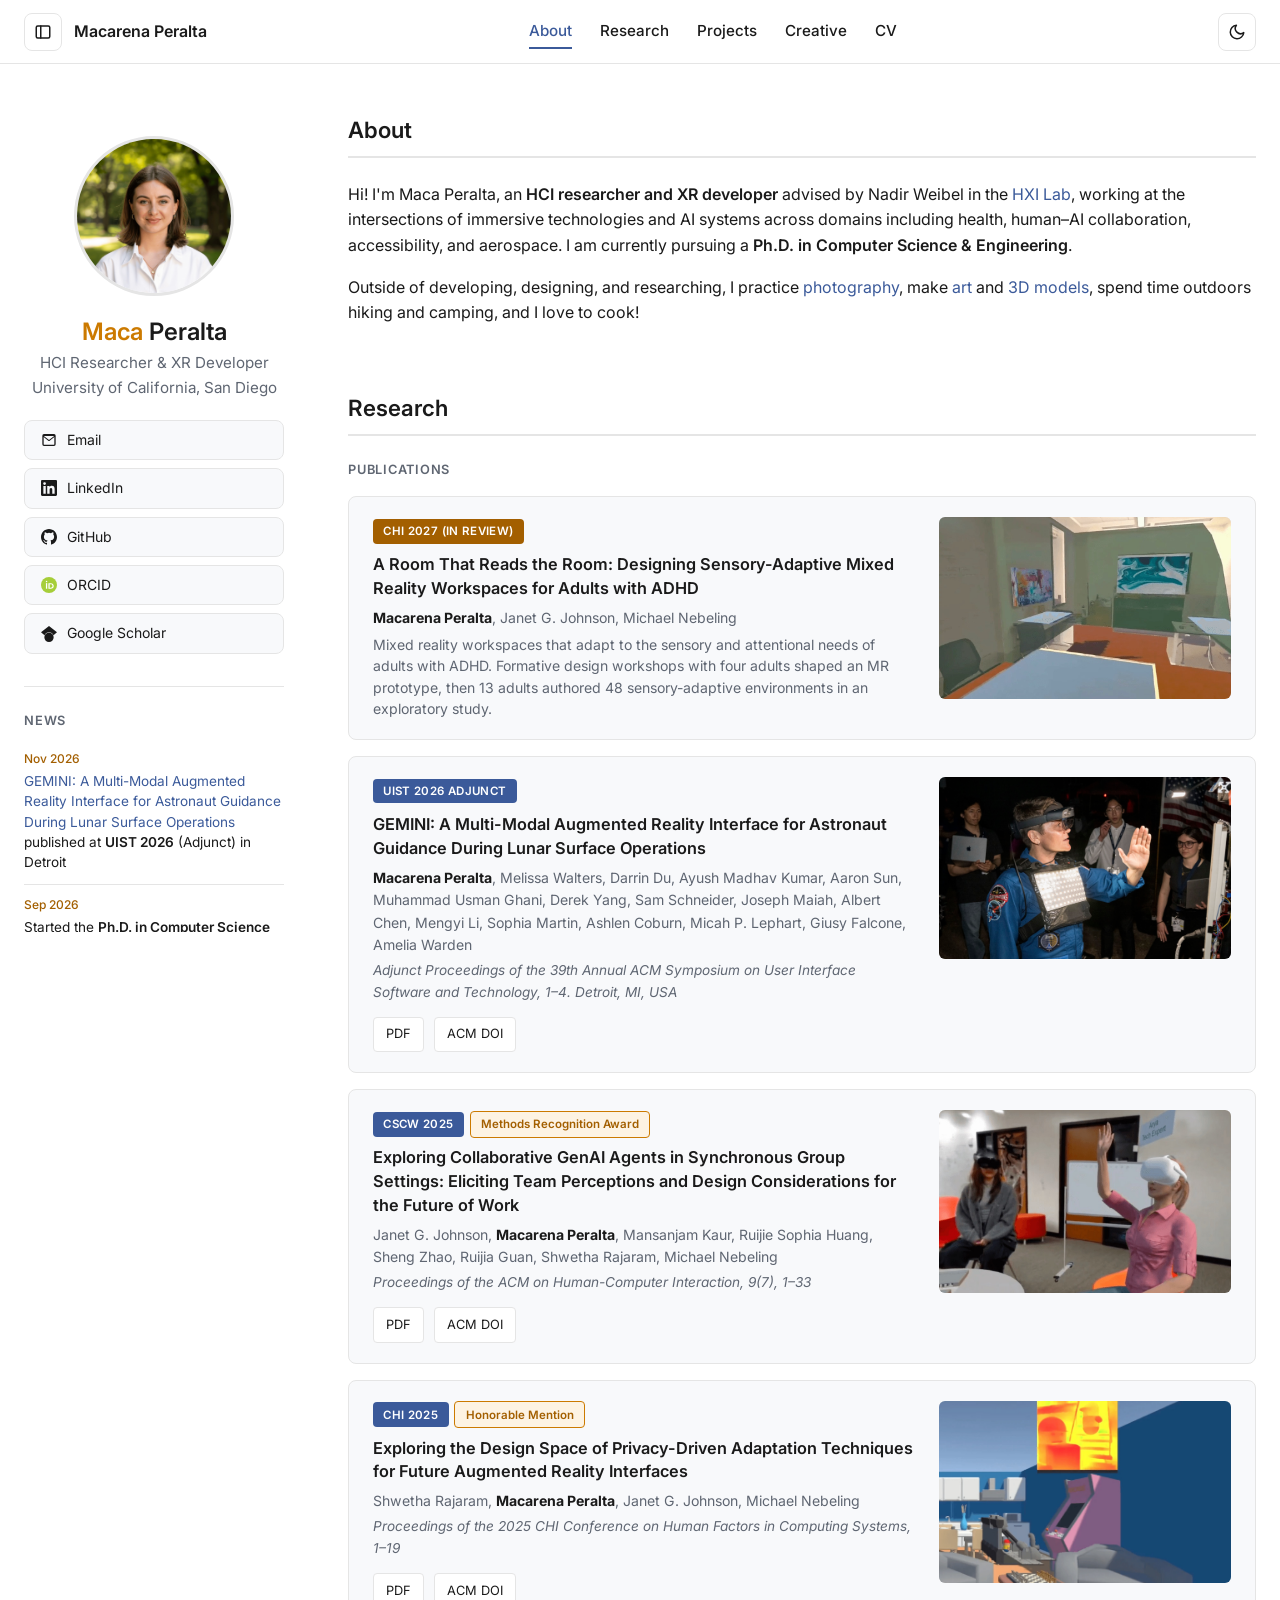
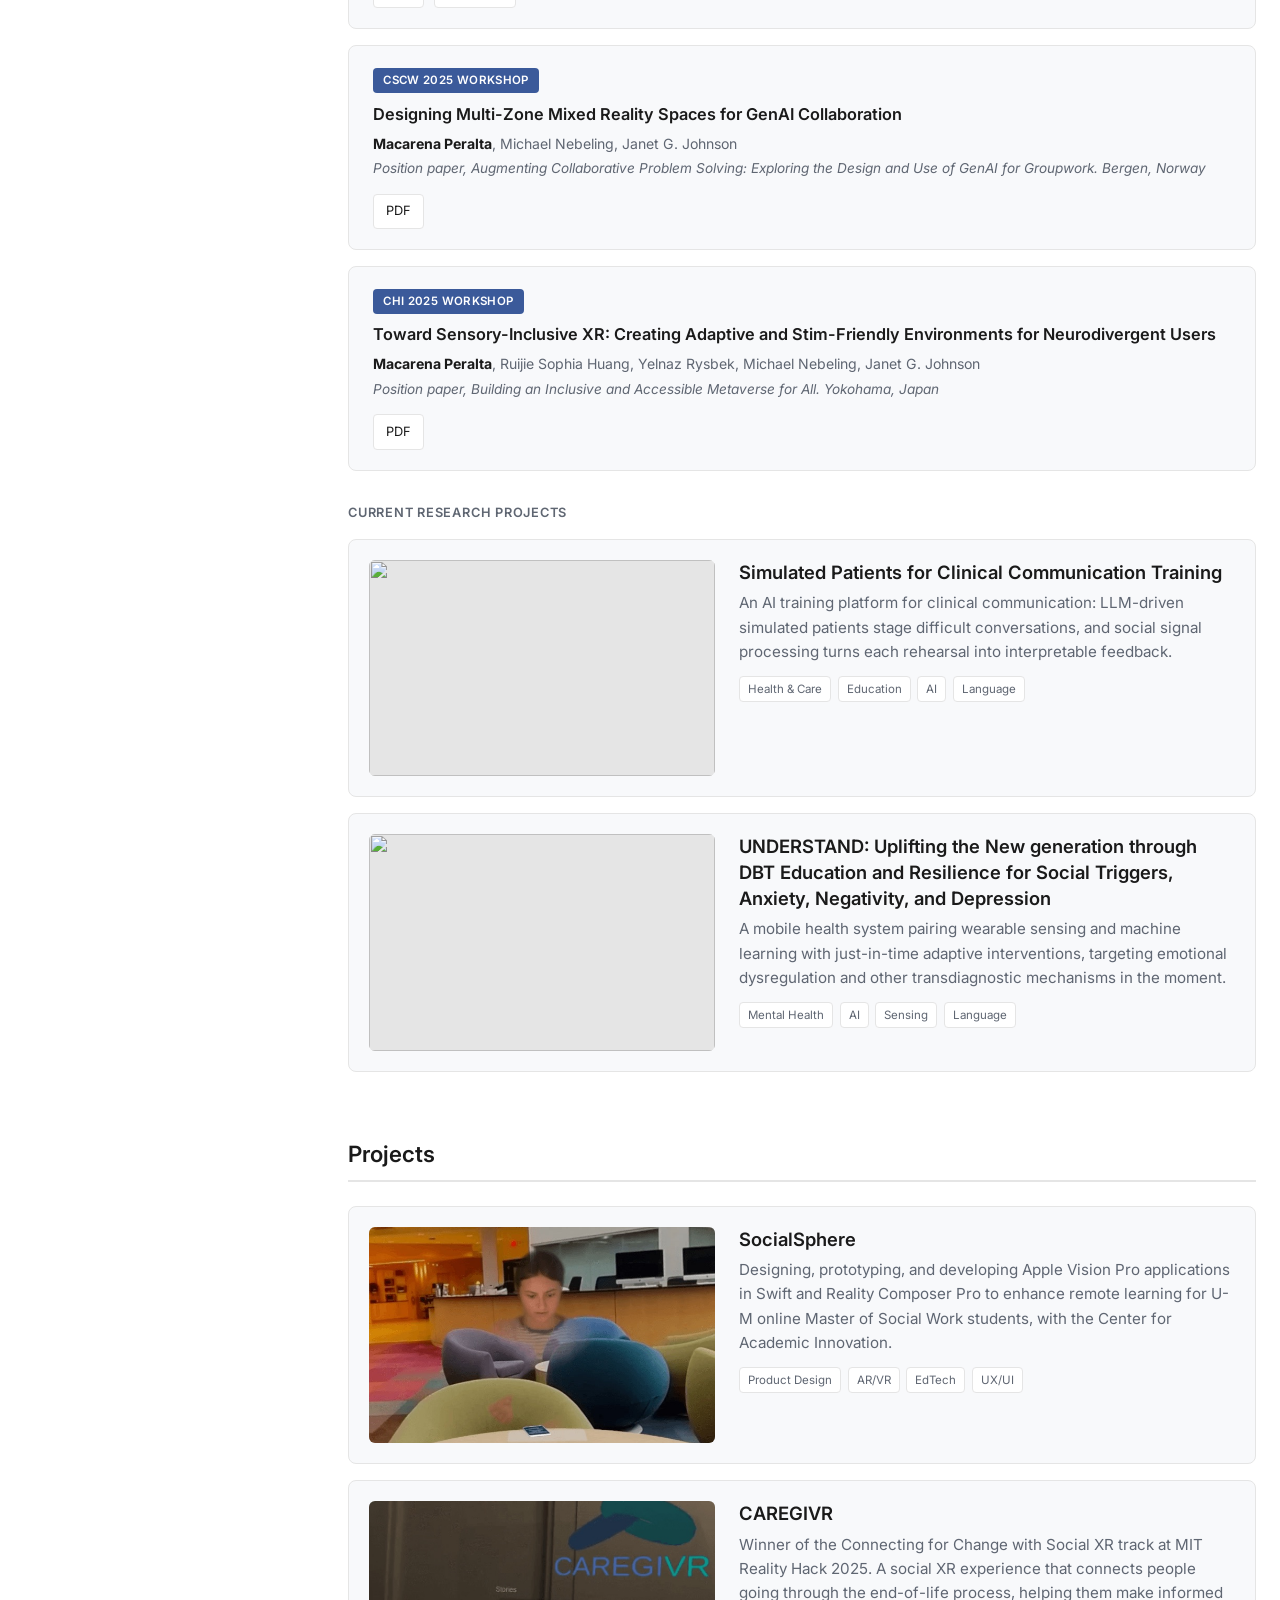
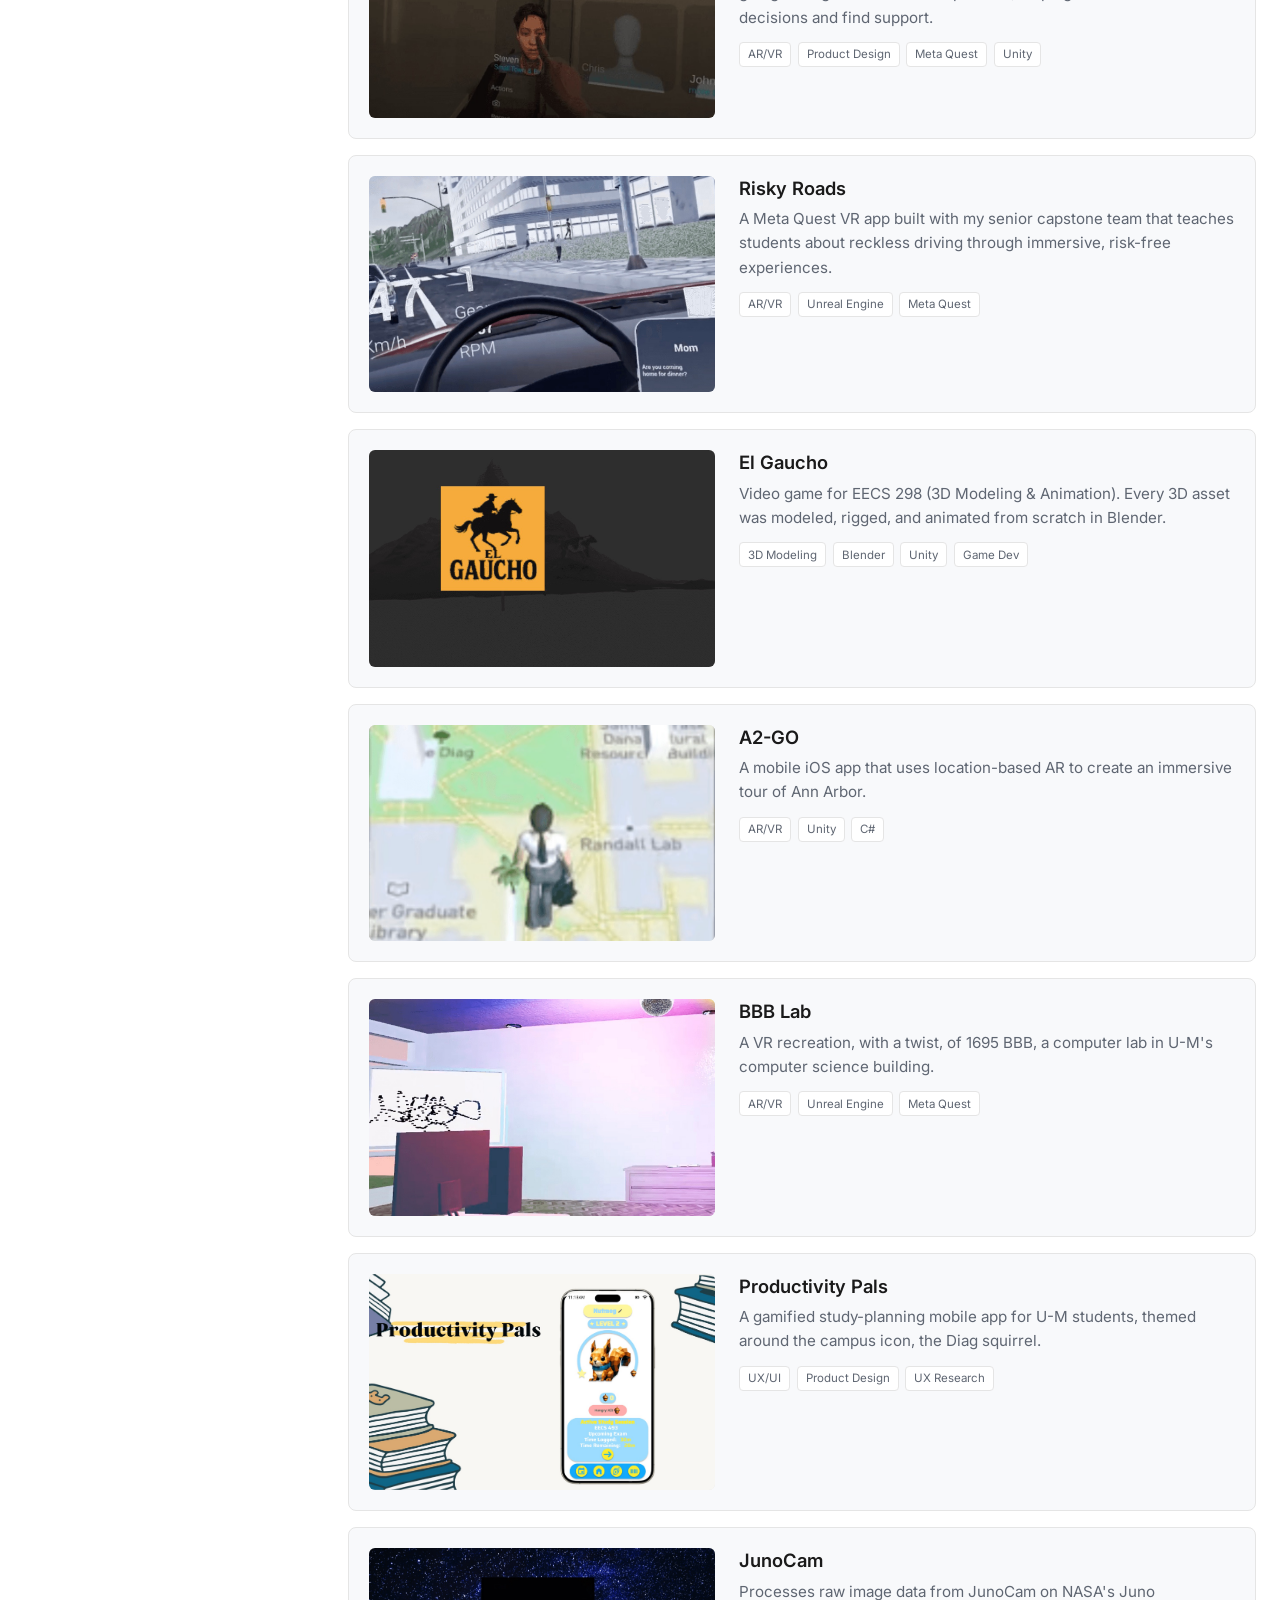
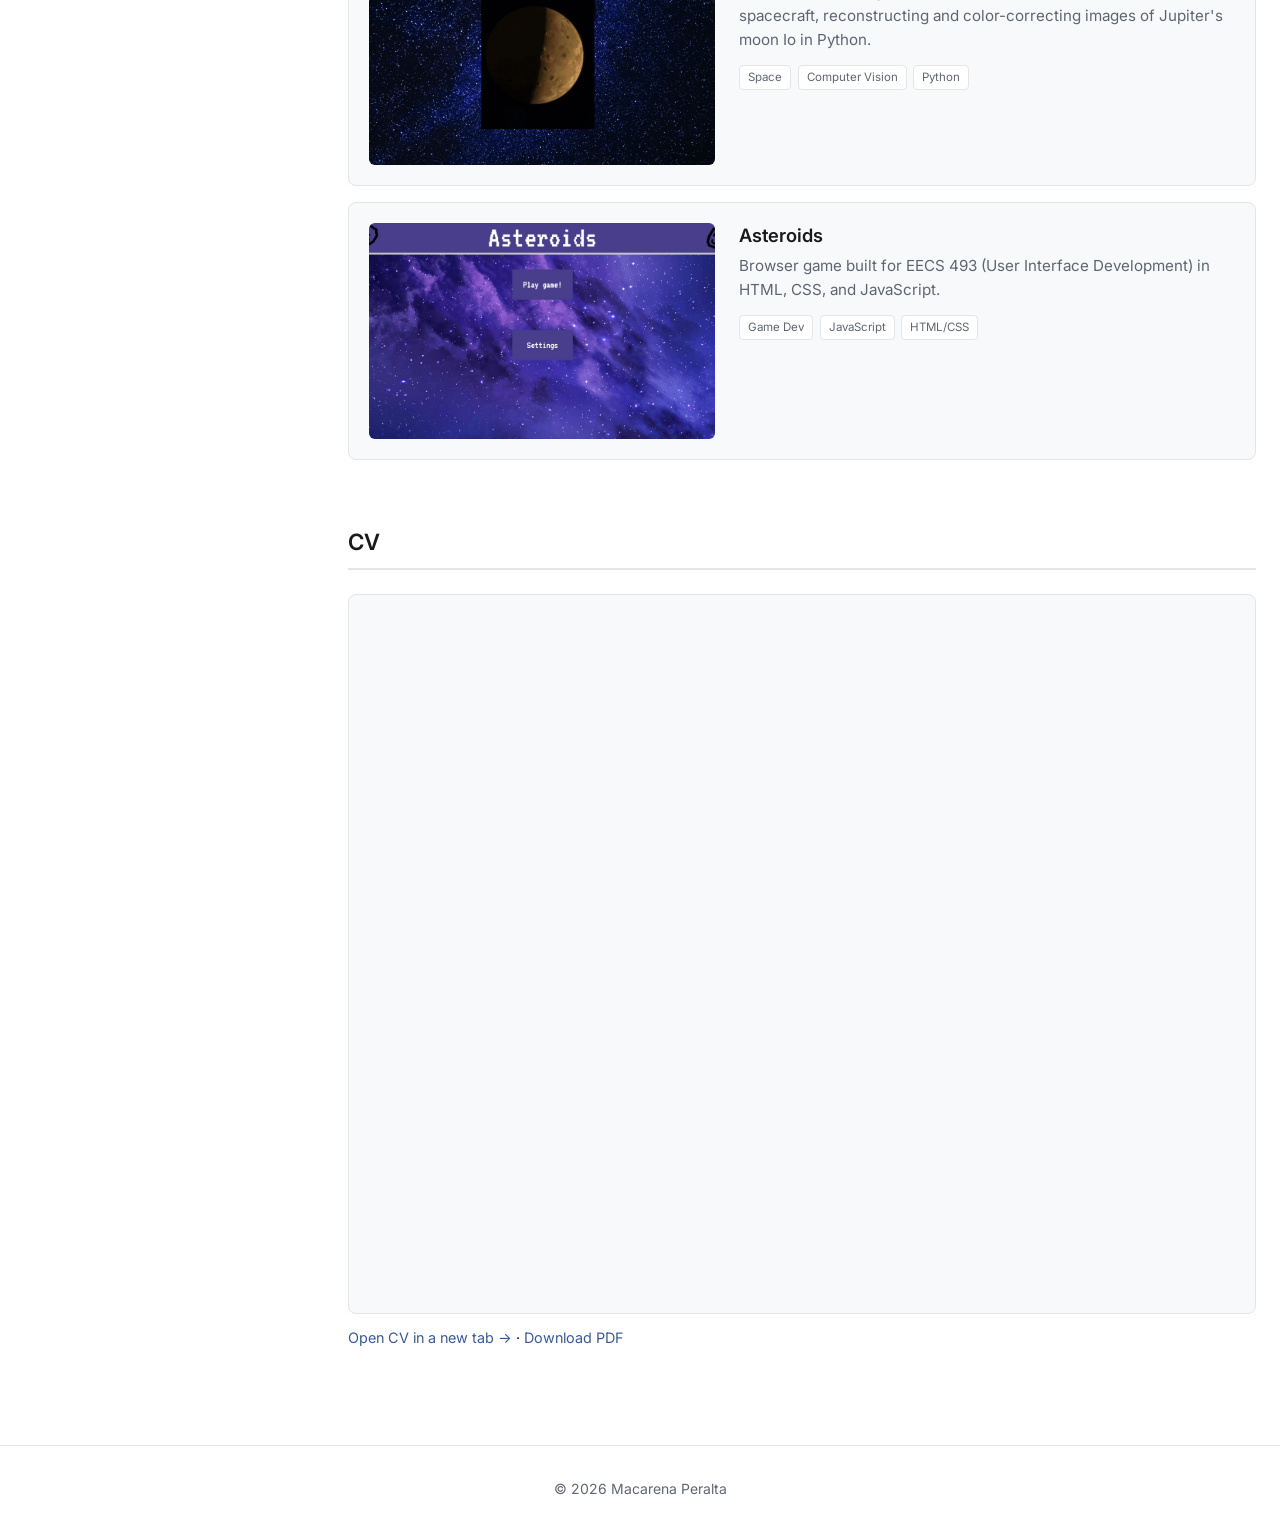
==== commit ac68efc4: "Collapsible side panel with News moved into it Co-Authored-By: Claude Opus 5.5 <noreply@anthropic.co" ====
--- a/index.html
+++ b/index.html
@@ -55,6 +55,7 @@
     try { saved = localStorage.getItem('theme'); } catch (e) {}
     var theme = saved || (window.matchMedia('(prefers-color-scheme: dark)').matches ? 'dark' : 'light');
     document.documentElement.setAttribute('data-theme', theme);
+    try { if (localStorage.getItem('sidebar') === 'closed') document.documentElement.classList.add('sidebar-closed'); } catch (e) {}
   })();
 </script>
 </head>
@@ -63,10 +64,14 @@
 <!-- ======================= NAV ======================= -->
 <nav class="nav">
   <div class="nav__inner">
-    <a class="nav__brand" href="#about">Macarena Peralta</a>
+    <div class="nav__left">
+      <button class="sidebar-toggle" type="button" aria-controls="sidebar" aria-expanded="true" aria-label="Hide side panel">
+        <svg viewBox="0 0 24 24" fill="none" stroke="currentColor" stroke-width="2" stroke-linecap="round" stroke-linejoin="round" aria-hidden="true"><rect x="3" y="4" width="18" height="16" rx="2"/><path d="M9 4v16"/></svg>
+      </button>
+      <a class="nav__brand" href="#about">Macarena Peralta</a>
+    </div>
     <ul class="nav__links">
       <li><a href="#about">About</a></li>
-      <li><a href="#news">News</a></li>
       <li><a href="#research">Research</a></li>
       <li><a href="#projects">Projects</a></li>
       <li><a href="creative.html">Creative</a></li>
@@ -82,94 +87,139 @@
 <div class="layout">
 
   <!-- ======================= SIDEBAR ======================= -->
-  <aside class="sidebar">
-    <!-- Hover: photo turns into the Sol de Mayo (eyes follow the cursor).
-         Click: the sun winks and sips mate. -->
-    <button class="avatar sol" type="button" aria-label="Portrait of Macarena Peralta. Hover to meet the Sol de Mayo, click to make it wink and sip some mate.">
-      <img class="profile-photo" src="images/QopkH7FoG4tDrqUCHRMjBXStGU.jpg" alt="">
-      <svg class="avatar__sun sol-svg" viewBox="-200 -200 400 400" aria-hidden="true">
-
-          <!-- rays: 16 straight + 16 wavy, slowly turning as one group -->
-          <g>
-            <animateTransform attributeName="transform" type="rotate"
-                              from="0 0 0" to="360 0 0" dur="90s" repeatCount="indefinite"></animateTransform>
-            <path fill="#EDB23A" d="M68 9L188 0L68 -9ZM59.38 34.34L173.69 71.94L66.27 17.71ZM41.72 54.45L132.94 132.94L54.45 41.72ZM17.71 66.27L71.94 173.69L34.34 59.38ZM-9 68L0 188L9 68ZM-34.34 59.38L-71.94 173.69L-17.71 66.27ZM-54.45 41.72L-132.94 132.94L-41.72 54.45ZM-66.27 17.71L-173.69 71.94L-59.38 34.34ZM-68 -9L-188 0L-68 9ZM-59.38 -34.34L-173.69 -71.94L-66.27 -17.71ZM-41.72 -54.45L-132.94 -132.94L-54.45 -41.72ZM-17.71 -66.27L-71.94 -173.69L-34.34 -59.38ZM9 -68L0 -188L-9 -68ZM34.34 -59.38L71.94 -173.69L17.71 -66.27ZM54.45 -41.72L132.94 -132.94L41.72 -54.45ZM66.27 -17.71L173.69 -71.94L59.38 -34.34Z"></path>
-            <path fill="none" stroke="#EDB23A" stroke-width="6" stroke-linecap="round" d="M66.69 13.27Q78.57 22.77 93.17 18.53Q107.78 14.3 119.66 23.8Q131.53 33.3 146.14 29.07Q160.74 24.84 172.62 34.34M56.54 37.78Q63.88 51.1 78.99 52.78Q94.1 54.46 101.44 67.78Q108.78 81.1 123.89 82.78Q139 84.46 146.34 97.78M37.78 56.54Q39.46 71.65 52.78 78.99Q66.1 86.33 67.78 101.44Q69.46 116.55 82.78 123.89Q96.1 131.22 97.78 146.34M13.27 66.69Q9.03 81.3 18.53 93.17Q28.03 105.05 23.8 119.66Q19.57 134.26 29.07 146.14Q38.57 158.01 34.34 172.62M-13.27 66.69Q-22.77 78.57 -18.53 93.17Q-14.3 107.78 -23.8 119.66Q-33.3 131.53 -29.07 146.14Q-24.84 160.74 -34.34 172.62M-37.78 56.54Q-51.1 63.88 -52.78 78.99Q-54.46 94.1 -67.78 101.44Q-81.1 108.78 -82.78 123.89Q-84.46 139 -97.78 146.34M-56.54 37.78Q-71.65 39.46 -78.99 52.78Q-86.33 66.1 -101.44 67.78Q-116.55 69.46 -123.89 82.78Q-131.22 96.1 -146.34 97.78M-66.69 13.27Q-81.3 9.03 -93.17 18.53Q-105.05 28.03 -119.66 23.8Q-134.26 19.57 -146.14 29.07Q-158.01 38.57 -172.62 34.34M-66.69 -13.27Q-78.57 -22.77 -93.17 -18.53Q-107.78 -14.3 -119.66 -23.8Q-131.53 -33.3 -146.14 -29.07Q-160.74 -24.84 -172.62 -34.34M-56.54 -37.78Q-63.88 -51.1 -78.99 -52.78Q-94.1 -54.46 -101.44 -67.78Q-108.78 -81.1 -123.89 -82.78Q-139 -84.46 -146.34 -97.78M-37.78 -56.54Q-39.46 -71.65 -52.78 -78.99Q-66.1 -86.33 -67.78 -101.44Q-69.46 -116.55 -82.78 -123.89Q-96.1 -131.22 -97.78 -146.34M-13.27 -66.69Q-9.03 -81.3 -18.53 -93.17Q-28.03 -105.05 -23.8 -119.66Q-19.57 -134.26 -29.07 -146.14Q-38.57 -158.01 -34.34 -172.62M13.27 -66.69Q22.77 -78.57 18.53 -93.17Q14.3 -107.78 23.8 -119.66Q33.3 -131.53 29.07 -146.14Q24.84 -160.74 34.34 -172.62M37.78 -56.54Q51.1 -63.88 52.78 -78.99Q54.46 -94.1 67.78 -101.44Q81.1 -108.78 82.78 -123.89Q84.46 -139 97.78 -146.34M56.54 -37.78Q71.65 -39.46 78.99 -52.78Q86.33 -66.1 101.44 -67.78Q116.55 -69.46 123.89 -82.78Q131.22 -96.1 146.34 -97.78M66.69 -13.27Q81.3 -9.03 93.17 -18.53Q105.05 -28.03 119.66 -23.8Q134.26 -19.57 146.14 -29.07Q158.01 -38.57 172.62 -34.34"></path>
-          </g>
-
-          <!-- face -->
-          <circle r="80" fill="#F6C54E" stroke="#B9791C" stroke-width="3"></circle>
-
-          <!-- cheeks -->
-          <circle cx="-48" cy="20" r="12" fill="#F2A0B4" opacity="0.55"></circle>
-          <circle cx="48" cy="20" r="12" fill="#F2A0B4" opacity="0.55"></circle>
-
-          <!-- brows, nose, smile -->
-          <g fill="none" stroke="#8A5214" stroke-width="3.5" stroke-linecap="round" stroke-linejoin="round">
-            <path d="M-46 -32Q-31 -44 -14 -34"></path>
-            <path d="M46 -32Q31 -44 14 -34"></path>
-            <path d="M-2 -18Q-9 8 -5 14Q0 20 7 14"></path>
-            <g class="sol-smile">
-              <path d="M-24 34Q0 52 24 34"></path>
-              <path d="M-9 47Q0 50 9 47"></path>
+  <aside class="sidebar" id="sidebar">
+    <div class="sidebar__inner">
+      <!-- Hover: photo turns into the Sol de Mayo (eyes follow the cursor).
+           Click: the sun winks and sips mate. -->
+      <button class="avatar sol" type="button" aria-label="Portrait of Macarena Peralta. Hover to meet the Sol de Mayo, click to make it wink and sip some mate.">
+        <img class="profile-photo" src="images/QopkH7FoG4tDrqUCHRMjBXStGU.jpg" alt="">
+        <svg class="avatar__sun sol-svg" viewBox="-200 -200 400 400" aria-hidden="true">
+
+            <!-- rays: 16 straight + 16 wavy, slowly turning as one group -->
+            <g>
+              <animateTransform attributeName="transform" type="rotate"
+                                from="0 0 0" to="360 0 0" dur="90s" repeatCount="indefinite"></animateTransform>
+              <path fill="#EDB23A" d="M68 9L188 0L68 -9ZM59.38 34.34L173.69 71.94L66.27 17.71ZM41.72 54.45L132.94 132.94L54.45 41.72ZM17.71 66.27L71.94 173.69L34.34 59.38ZM-9 68L0 188L9 68ZM-34.34 59.38L-71.94 173.69L-17.71 66.27ZM-54.45 41.72L-132.94 132.94L-41.72 54.45ZM-66.27 17.71L-173.69 71.94L-59.38 34.34ZM-68 -9L-188 0L-68 9ZM-59.38 -34.34L-173.69 -71.94L-66.27 -17.71ZM-41.72 -54.45L-132.94 -132.94L-54.45 -41.72ZM-17.71 -66.27L-71.94 -173.69L-34.34 -59.38ZM9 -68L0 -188L-9 -68ZM34.34 -59.38L71.94 -173.69L17.71 -66.27ZM54.45 -41.72L132.94 -132.94L41.72 -54.45ZM66.27 -17.71L173.69 -71.94L59.38 -34.34Z"></path>
+              <path fill="none" stroke="#EDB23A" stroke-width="6" stroke-linecap="round" d="M66.69 13.27Q78.57 22.77 93.17 18.53Q107.78 14.3 119.66 23.8Q131.53 33.3 146.14 29.07Q160.74 24.84 172.62 34.34M56.54 37.78Q63.88 51.1 78.99 52.78Q94.1 54.46 101.44 67.78Q108.78 81.1 123.89 82.78Q139 84.46 146.34 97.78M37.78 56.54Q39.46 71.65 52.78 78.99Q66.1 86.33 67.78 101.44Q69.46 116.55 82.78 123.89Q96.1 131.22 97.78 146.34M13.27 66.69Q9.03 81.3 18.53 93.17Q28.03 105.05 23.8 119.66Q19.57 134.26 29.07 146.14Q38.57 158.01 34.34 172.62M-13.27 66.69Q-22.77 78.57 -18.53 93.17Q-14.3 107.78 -23.8 119.66Q-33.3 131.53 -29.07 146.14Q-24.84 160.74 -34.34 172.62M-37.78 56.54Q-51.1 63.88 -52.78 78.99Q-54.46 94.1 -67.78 101.44Q-81.1 108.78 -82.78 123.89Q-84.46 139 -97.78 146.34M-56.54 37.78Q-71.65 39.46 -78.99 52.78Q-86.33 66.1 -101.44 67.78Q-116.55 69.46 -123.89 82.78Q-131.22 96.1 -146.34 97.78M-66.69 13.27Q-81.3 9.03 -93.17 18.53Q-105.05 28.03 -119.66 23.8Q-134.26 19.57 -146.14 29.07Q-158.01 38.57 -172.62 34.34M-66.69 -13.27Q-78.57 -22.77 -93.17 -18.53Q-107.78 -14.3 -119.66 -23.8Q-131.53 -33.3 -146.14 -29.07Q-160.74 -24.84 -172.62 -34.34M-56.54 -37.78Q-63.88 -51.1 -78.99 -52.78Q-94.1 -54.46 -101.44 -67.78Q-108.78 -81.1 -123.89 -82.78Q-139 -84.46 -146.34 -97.78M-37.78 -56.54Q-39.46 -71.65 -52.78 -78.99Q-66.1 -86.33 -67.78 -101.44Q-69.46 -116.55 -82.78 -123.89Q-96.1 -131.22 -97.78 -146.34M-13.27 -66.69Q-9.03 -81.3 -18.53 -93.17Q-28.03 -105.05 -23.8 -119.66Q-19.57 -134.26 -29.07 -146.14Q-38.57 -158.01 -34.34 -172.62M13.27 -66.69Q22.77 -78.57 18.53 -93.17Q14.3 -107.78 23.8 -119.66Q33.3 -131.53 29.07 -146.14Q24.84 -160.74 34.34 -172.62M37.78 -56.54Q51.1 -63.88 52.78 -78.99Q54.46 -94.1 67.78 -101.44Q81.1 -108.78 82.78 -123.89Q84.46 -139 97.78 -146.34M56.54 -37.78Q71.65 -39.46 78.99 -52.78Q86.33 -66.1 101.44 -67.78Q116.55 -69.46 123.89 -82.78Q131.22 -96.1 146.34 -97.78M66.69 -13.27Q81.3 -9.03 93.17 -18.53Q105.05 -28.03 119.66 -23.8Q134.26 -19.57 146.14 -29.07Q158.01 -38.57 172.62 -34.34"></path>
             </g>
-          </g>
-
-          <!-- the little "o" mouth, for sipping -->
-          <ellipse class="sol-sip-mouth" cx="3" cy="41" rx="6.5" ry="5.5" fill="#8A5214"></ellipse>
-
-          <!-- left eye (the one that winks) -->
-          <g class="sol-eye">
-            <path d="M-42 -14Q-27 -26 -12 -14Q-27 -4 -42 -14Z" fill="#FFF6E0" stroke="#8A5214" stroke-width="3" stroke-linejoin="round"></path>
-            <circle class="sol-pupil" cx="-27" cy="-14" r="5.5" fill="#5A3208"></circle>
-          </g>
-          <path class="sol-lid" d="M-42 -14Q-27 -5 -12 -14" fill="none" stroke="#8A5214" stroke-width="3.5" stroke-linecap="round"></path>
-
-          <!-- right eye -->
-          <path d="M12 -14Q27 -26 42 -14Q27 -4 12 -14Z" fill="#FFF6E0" stroke="#8A5214" stroke-width="3" stroke-linejoin="round"></path>
-          <circle class="sol-pupil" cx="27" cy="-14" r="5.5" fill="#5A3208"></circle>
-
-          <!-- mate gourd + bombilla -->
-          <g class="sol-mate">
-            <g class="sol-mate-bob">
-              <path d="M23 86C13 102 15 126 40 130C65 126 67 102 57 86Z" fill="#9A6440" stroke="#6E4126" stroke-width="2.5" stroke-linejoin="round"></path>
-              <path d="M22 100Q40 106 58 100" fill="none" stroke="#6E4126" stroke-width="1.5" opacity="0.5"></path>
-              <circle cx="31" cy="113" r="2.6" fill="#F2A0B4"></circle>
-              <circle cx="40" cy="116" r="2.6" fill="#F2A0B4"></circle>
-              <circle cx="49" cy="113" r="2.6" fill="#F2A0B4"></circle>
-              <rect x="21" y="79" width="38" height="8" rx="4" fill="#D3D7DE" stroke="#9AA0AA" stroke-width="1.5"></rect>
-              <ellipse cx="40" cy="80" rx="15" ry="3.2" fill="#7D9B4A"></ellipse>
-              <path d="M34 81L8 43" stroke="#B9BEC7" stroke-width="4.5" stroke-linecap="round"></path>
-              <path d="M9 45L5 39" stroke="#9AA0AA" stroke-width="6" stroke-linecap="round"></path>
+
+            <!-- face -->
+            <circle r="80" fill="#F6C54E" stroke="#B9791C" stroke-width="3"></circle>
+
+            <!-- cheeks -->
+            <circle cx="-48" cy="20" r="12" fill="#F2A0B4" opacity="0.55"></circle>
+            <circle cx="48" cy="20" r="12" fill="#F2A0B4" opacity="0.55"></circle>
+
+            <!-- brows, nose, smile -->
+            <g fill="none" stroke="#8A5214" stroke-width="3.5" stroke-linecap="round" stroke-linejoin="round">
+              <path d="M-46 -32Q-31 -44 -14 -34"></path>
+              <path d="M46 -32Q31 -44 14 -34"></path>
+              <path d="M-2 -18Q-9 8 -5 14Q0 20 7 14"></path>
+              <g class="sol-smile">
+                <path d="M-24 34Q0 52 24 34"></path>
+                <path d="M-9 47Q0 50 9 47"></path>
+              </g>
             </g>
-          </g>
-
-        </svg>
-    </button>
-    <h1><span class="nickname">Maca</span> Peralta</h1>
-    <p class="tagline">HCI Researcher &amp; XR Developer<br>University of California, San Diego</p>
-
-    <div class="social-links">
-      <a href="mailto:m2peralta@ucsd.edu">
-        <svg viewBox="0 0 24 24" fill="currentColor" aria-hidden="true"><path d="M2 5.5A2.5 2.5 0 0 1 4.5 3h15A2.5 2.5 0 0 1 22 5.5v13a2.5 2.5 0 0 1-2.5 2.5h-15A2.5 2.5 0 0 1 2 18.5v-13Zm2.2.5 7.8 6.08L19.8 6H4.2Zm15.8 1.59-7.4 5.77a1 1 0 0 1-1.2 0L4 7.59V18.5a.5.5 0 0 0 .5.5h15a.5.5 0 0 0 .5-.5V7.59Z"/></svg>
-        Email
-      </a>
-      <a href="https://linkedin.com/in/macarena-peralta" target="_blank" rel="noopener">
-        <svg viewBox="0 0 24 24" fill="currentColor" aria-hidden="true"><path d="M20.447 20.452h-3.554v-5.569c0-1.328-.027-3.037-1.852-3.037-1.853 0-2.136 1.445-2.136 2.939v5.667H9.351V9h3.414v1.561h.046c.477-.9 1.637-1.85 3.37-1.85 3.601 0 4.267 2.37 4.267 5.455v6.286ZM5.337 7.433a2.064 2.064 0 1 1 0-4.128 2.064 2.064 0 0 1 0 4.128Zm1.782 13.019H3.555V9h3.564v11.452ZM22.225 0H1.771C.792 0 0 .774 0 1.729v20.542C0 23.227.792 24 1.771 24h20.451C23.2 24 24 23.227 24 22.271V1.729C24 .774 23.2 0 22.222 0h.003Z"/></svg>
-        LinkedIn
-      </a>
-      <a href="https://github.com/MacaPeralta" target="_blank" rel="noopener">
-        <svg viewBox="0 0 24 24" fill="currentColor" aria-hidden="true"><path d="M12 0C5.37 0 0 5.37 0 12c0 5.3 3.44 9.8 8.2 11.39.6.11.82-.26.82-.58v-2.04c-3.34.72-4.04-1.61-4.04-1.61-.55-1.39-1.33-1.76-1.33-1.76-1.09-.74.08-.73.08-.73 1.2.08 1.84 1.24 1.84 1.24 1.07 1.83 2.81 1.3 3.49 1 .11-.78.42-1.31.76-1.61-2.66-.3-5.47-1.33-5.47-5.93 0-1.31.47-2.38 1.24-3.22-.12-.3-.54-1.52.12-3.18 0 0 1-.32 3.3 1.23a11.5 11.5 0 0 1 6 0c2.29-1.55 3.3-1.23 3.3-1.23.65 1.65.24 2.87.12 3.18.77.84 1.23 1.91 1.23 3.22 0 4.61-2.81 5.62-5.48 5.92.43.37.82 1.1.82 2.22v3.29c0 .32.22.7.83.58C20.57 21.8 24 17.3 24 12c0-6.63-5.37-12-12-12Z"/></svg>
-        GitHub
-      </a>
-      <a href="https://orcid.org/0009-0006-2794-2569" target="_blank" rel="noopener">
-        <svg viewBox="0 0 24 24" aria-hidden="true"><circle cx="12" cy="12" r="12" fill="#A6CE39"/><path fill="#fff" d="M7.4 9.2h1.9v8.4H7.4z"/><circle cx="8.35" cy="6.9" r="1.15" fill="#fff"/><path fill="#fff" d="M11.1 9.2h3.6c2.7 0 4.4 1.7 4.4 4.2s-1.7 4.2-4.4 4.2h-3.6Zm1.9 1.6v5.2h1.6c1.6 0 2.6-1 2.6-2.6s-1-2.6-2.6-2.6Z"/></svg>
-        ORCID
-      </a>
-      <a href="https://scholar.google.com/citations?user=TsDjXb8AAAAJ&amp;hl=en" target="_blank" rel="noopener">
-        <svg viewBox="0 0 24 24" fill="currentColor" aria-hidden="true"><path d="M5.242 13.769 0 9.5 12 0l12 9.5-5.242 4.269C17.548 11.249 14.978 9.5 12 9.5c-2.977 0-5.548 1.748-6.758 4.269ZM12 10a7 7 0 1 0 0 14 7 7 0 0 0 0-14Z"/></svg>
-        Google Scholar
-      </a>
+
+            <!-- the little "o" mouth, for sipping -->
+            <ellipse class="sol-sip-mouth" cx="3" cy="41" rx="6.5" ry="5.5" fill="#8A5214"></ellipse>
+
+            <!-- left eye (the one that winks) -->
+            <g class="sol-eye">
+              <path d="M-42 -14Q-27 -26 -12 -14Q-27 -4 -42 -14Z" fill="#FFF6E0" stroke="#8A5214" stroke-width="3" stroke-linejoin="round"></path>
+              <circle class="sol-pupil" cx="-27" cy="-14" r="5.5" fill="#5A3208"></circle>
+            </g>
+            <path class="sol-lid" d="M-42 -14Q-27 -5 -12 -14" fill="none" stroke="#8A5214" stroke-width="3.5" stroke-linecap="round"></path>
+
+            <!-- right eye -->
+            <path d="M12 -14Q27 -26 42 -14Q27 -4 12 -14Z" fill="#FFF6E0" stroke="#8A5214" stroke-width="3" stroke-linejoin="round"></path>
+            <circle class="sol-pupil" cx="27" cy="-14" r="5.5" fill="#5A3208"></circle>
+
+            <!-- mate gourd + bombilla -->
+            <g class="sol-mate">
+              <g class="sol-mate-bob">
+                <path d="M23 86C13 102 15 126 40 130C65 126 67 102 57 86Z" fill="#9A6440" stroke="#6E4126" stroke-width="2.5" stroke-linejoin="round"></path>
+                <path d="M22 100Q40 106 58 100" fill="none" stroke="#6E4126" stroke-width="1.5" opacity="0.5"></path>
+                <circle cx="31" cy="113" r="2.6" fill="#F2A0B4"></circle>
+                <circle cx="40" cy="116" r="2.6" fill="#F2A0B4"></circle>
+                <circle cx="49" cy="113" r="2.6" fill="#F2A0B4"></circle>
+                <rect x="21" y="79" width="38" height="8" rx="4" fill="#D3D7DE" stroke="#9AA0AA" stroke-width="1.5"></rect>
+                <ellipse cx="40" cy="80" rx="15" ry="3.2" fill="#7D9B4A"></ellipse>
+                <path d="M34 81L8 43" stroke="#B9BEC7" stroke-width="4.5" stroke-linecap="round"></path>
+                <path d="M9 45L5 39" stroke="#9AA0AA" stroke-width="6" stroke-linecap="round"></path>
+              </g>
+            </g>
+
+          </svg>
+      </button>
+      <h1><span class="nickname">Maca</span> Peralta</h1>
+      <p class="tagline">HCI Researcher &amp; XR Developer<br>University of California, San Diego</p>
+
+      <div class="social-links">
+        <a href="mailto:m2peralta@ucsd.edu">
+          <svg viewBox="0 0 24 24" fill="currentColor" aria-hidden="true"><path d="M2 5.5A2.5 2.5 0 0 1 4.5 3h15A2.5 2.5 0 0 1 22 5.5v13a2.5 2.5 0 0 1-2.5 2.5h-15A2.5 2.5 0 0 1 2 18.5v-13Zm2.2.5 7.8 6.08L19.8 6H4.2Zm15.8 1.59-7.4 5.77a1 1 0 0 1-1.2 0L4 7.59V18.5a.5.5 0 0 0 .5.5h15a.5.5 0 0 0 .5-.5V7.59Z"/></svg>
+          Email
+        </a>
+        <a href="https://linkedin.com/in/macarena-peralta" target="_blank" rel="noopener">
+          <svg viewBox="0 0 24 24" fill="currentColor" aria-hidden="true"><path d="M20.447 20.452h-3.554v-5.569c0-1.328-.027-3.037-1.852-3.037-1.853 0-2.136 1.445-2.136 2.939v5.667H9.351V9h3.414v1.561h.046c.477-.9 1.637-1.85 3.37-1.85 3.601 0 4.267 2.37 4.267 5.455v6.286ZM5.337 7.433a2.064 2.064 0 1 1 0-4.128 2.064 2.064 0 0 1 0 4.128Zm1.782 13.019H3.555V9h3.564v11.452ZM22.225 0H1.771C.792 0 0 .774 0 1.729v20.542C0 23.227.792 24 1.771 24h20.451C23.2 24 24 23.227 24 22.271V1.729C24 .774 23.2 0 22.222 0h.003Z"/></svg>
+          LinkedIn
+        </a>
+        <a href="https://github.com/MacaPeralta" target="_blank" rel="noopener">
+          <svg viewBox="0 0 24 24" fill="currentColor" aria-hidden="true"><path d="M12 0C5.37 0 0 5.37 0 12c0 5.3 3.44 9.8 8.2 11.39.6.11.82-.26.82-.58v-2.04c-3.34.72-4.04-1.61-4.04-1.61-.55-1.39-1.33-1.76-1.33-1.76-1.09-.74.08-.73.08-.73 1.2.08 1.84 1.24 1.84 1.24 1.07 1.83 2.81 1.3 3.49 1 .11-.78.42-1.31.76-1.61-2.66-.3-5.47-1.33-5.47-5.93 0-1.31.47-2.38 1.24-3.22-.12-.3-.54-1.52.12-3.18 0 0 1-.32 3.3 1.23a11.5 11.5 0 0 1 6 0c2.29-1.55 3.3-1.23 3.3-1.23.65 1.65.24 2.87.12 3.18.77.84 1.23 1.91 1.23 3.22 0 4.61-2.81 5.62-5.48 5.92.43.37.82 1.1.82 2.22v3.29c0 .32.22.7.83.58C20.57 21.8 24 17.3 24 12c0-6.63-5.37-12-12-12Z"/></svg>
+          GitHub
+        </a>
+        <a href="https://orcid.org/0009-0006-2794-2569" target="_blank" rel="noopener">
+          <svg viewBox="0 0 24 24" aria-hidden="true"><circle cx="12" cy="12" r="12" fill="#A6CE39"/><path fill="#fff" d="M7.4 9.2h1.9v8.4H7.4z"/><circle cx="8.35" cy="6.9" r="1.15" fill="#fff"/><path fill="#fff" d="M11.1 9.2h3.6c2.7 0 4.4 1.7 4.4 4.2s-1.7 4.2-4.4 4.2h-3.6Zm1.9 1.6v5.2h1.6c1.6 0 2.6-1 2.6-2.6s-1-2.6-2.6-2.6Z"/></svg>
+          ORCID
+        </a>
+        <a href="https://scholar.google.com/citations?user=TsDjXb8AAAAJ&amp;hl=en" target="_blank" rel="noopener">
+          <svg viewBox="0 0 24 24" fill="currentColor" aria-hidden="true"><path d="M5.242 13.769 0 9.5 12 0l12 9.5-5.242 4.269C17.548 11.249 14.978 9.5 12 9.5c-2.977 0-5.548 1.748-6.758 4.269ZM12 10a7 7 0 1 0 0 14 7 7 0 0 0 0-14Z"/></svg>
+          Google Scholar
+        </a>
+      </div>
+
+      <!-- ======================= NEWS ======================= -->
+      <section class="sidebar-news" id="news" aria-labelledby="news-title">
+        <h2 id="news-title">News</h2>
+        <ul class="news">
+          <li>
+            <span class="news__date">Nov 2026</span>
+            <div><a href="https://doi.org/10.1145/3830397.3841805" target="_blank" rel="noopener">GEMINI: A Multi-Modal Augmented Reality Interface for Astronaut Guidance During Lunar Surface Operations</a> published at <strong>UIST 2026</strong> (Adjunct) in Detroit</div>
+          </li>
+          <li>
+            <span class="news__date">Sep 2026</span>
+            <div>Started the <strong>Ph.D. in Computer Science and Engineering</strong> at the University of California, San Diego</div>
+          </li>
+          <li>
+            <span class="news__date">Aug 2026</span>
+            <div>Graduated with an <strong>M.S. in Information, Human–Computer Interaction</strong> from the University of Michigan School of Information</div>
+          </li>
+          <li>
+            <span class="news__date">Oct 2025</span>
+            <div><a href="https://doi.org/10.1145/3757595" target="_blank" rel="noopener">Exploring Collaborative GenAI Agents in Synchronous Group Settings</a> published at <strong>CSCW 2025</strong> and received a <strong>Methods Recognition Award</strong></div>
+          </li>
+          <li>
+            <span class="news__date">Apr 2025</span>
+            <div>Received the <strong>Teresa Noel Urban Blaurock Research Award</strong> from the University of Michigan School of Information</div>
+          </li>
+          <li>
+            <span class="news__date">Apr 2025</span>
+            <div><a href="https://doi.org/10.1145/3706598.3713320" target="_blank" rel="noopener">Exploring the Design Space of Privacy-Driven Adaptation Techniques for Future AR Interfaces</a> published at <strong>CHI 2025</strong> and received an <strong>Honorable Mention Award</strong></div>
+          </li>
+          <li>
+            <span class="news__date">Jan 2025</span>
+            <div>Won the <strong>Connecting for Change with Social XR</strong> track at <a href="https://devpost.com/software/caregivr-tzmqkg" target="_blank" rel="noopener">MIT Reality Hack 2025</a> with CAREGIVR</div>
+          </li>
+          <li>
+            <span class="news__date">Aug 2024</span>
+            <div>Started the <strong>M.S. in Information</strong> at UMSI as a recipient of the <strong>UMSI Full Tuition Scholarship</strong></div>
+          </li>
+          <li>
+            <span class="news__date">May 2024</span>
+            <div>Graduated with a <strong>B.S.E. in Computer Science</strong> and a <strong>Minor in Space Science &amp; Engineering</strong> from the University of Michigan College of Engineering</div>
+          </li>
+        </ul>
+      </section>
     </div>
   </aside>
 
@@ -182,48 +232,6 @@
       <p>Outside of developing, designing, and researching, I practice <a href="creative.html#photography">photography</a>, make <a href="creative.html#art">art</a> and <a href="creative.html#models">3D models</a>, spend time outdoors hiking and camping, and I love to cook!</p>
     </section>
 
-    <!-- ======================= NEWS ======================= -->
-    <section id="news">
-      <h2>News</h2>
-      <ul class="news">
-        <li>
-          <span class="news__date">Nov 2026</span>
-          <div><a href="https://doi.org/10.1145/3830397.3841805" target="_blank" rel="noopener">GEMINI: A Multi-Modal Augmented Reality Interface for Astronaut Guidance During Lunar Surface Operations</a> published at <strong>UIST 2026</strong> (Adjunct) in Detroit</div>
-        </li>
-        <li>
-          <span class="news__date">Sep 2026</span>
-          <div>Started the <strong>Ph.D. in Computer Science and Engineering</strong> at the University of California, San Diego</div>
-        </li>
-        <li>
-          <span class="news__date">Aug 2026</span>
-          <div>Graduated with an <strong>M.S. in Information, Human–Computer Interaction</strong> from the University of Michigan School of Information</div>
-        </li>
-        <li>
-          <span class="news__date">Oct 2025</span>
-          <div><a href="https://doi.org/10.1145/3757595" target="_blank" rel="noopener">Exploring Collaborative GenAI Agents in Synchronous Group Settings</a> published at <strong>CSCW 2025</strong> and received a <strong>Methods Recognition Award</strong></div>
-        </li>
-        <li>
-          <span class="news__date">Apr 2025</span>
-          <div>Received the <strong>Teresa Noel Urban Blaurock Research Award</strong> from the University of Michigan School of Information</div>
-        </li>
-        <li>
-          <span class="news__date">Apr 2025</span>
-          <div><a href="https://doi.org/10.1145/3706598.3713320" target="_blank" rel="noopener">Exploring the Design Space of Privacy-Driven Adaptation Techniques for Future AR Interfaces</a> published at <strong>CHI 2025</strong> and received an <strong>Honorable Mention Award</strong></div>
-        </li>
-        <li>
-          <span class="news__date">Jan 2025</span>
-          <div>Won the <strong>Connecting for Change with Social XR</strong> track at <a href="https://devpost.com/software/caregivr-tzmqkg" target="_blank" rel="noopener">MIT Reality Hack 2025</a> with CAREGIVR</div>
-        </li>
-        <li>
-          <span class="news__date">Aug 2024</span>
-          <div>Started the <strong>M.S. in Information</strong> at UMSI as a recipient of the <strong>UMSI Full Tuition Scholarship</strong></div>
-        </li>
-        <li>
-          <span class="news__date">May 2024</span>
-          <div>Graduated with a <strong>B.S.E. in Computer Science</strong> and a <strong>Minor in Space Science &amp; Engineering</strong> from the University of Michigan College of Engineering</div>
-        </li>
-      </ul>
-    </section>
 
     <!-- ======================= RESEARCH ======================= -->
     <section id="research">
@@ -498,6 +506,26 @@
       });
     })();
 
+    // Side panel: open / close, remembered per visitor
+    (function () {
+      var root = document.documentElement;
+      var btn = document.querySelector('.sidebar-toggle');
+      function sync() {
+        var open = !root.classList.contains('sidebar-closed');
+        btn.setAttribute('aria-expanded', open);
+        btn.setAttribute('aria-label', open ? 'Hide side panel' : 'Show side panel');
+        btn.title = open ? 'Hide side panel' : 'Show side panel';
+      }
+      btn.addEventListener('click', function () {
+        root.classList.toggle('sidebar-closed');
+        try { localStorage.setItem('sidebar', root.classList.contains('sidebar-closed') ? 'closed' : 'open'); } catch (e) {}
+        sync();
+      });
+      sync();
+      // Only animate after the first paint, so a closed panel doesn't slide shut on load
+      requestAnimationFrame(function () { requestAnimationFrame(function () { root.classList.add('sidebar-ready'); }); });
+    })();
+
     // Highlight the nav link for the section on screen
     var links = document.querySelectorAll('.nav__links a');
     var sections = document.querySelectorAll('main section[id]');
--- a/home.css
+++ b/home.css
@@ -120,16 +120,78 @@
   padding: 3rem 1.5rem 2rem;
   display: flex;
   align-items: flex-start;
-  gap: 4rem;
-}
-
+}
+
+/* ---------- Collapsible side panel ---------- */
 .sidebar {
-  width: 260px;
+  --panel: 260px;
+  width: var(--panel);
+  margin-right: 4rem;
   flex-shrink: 0;
   text-align: center;
   position: sticky;
-  top: 96px;
-}
+  top: 72px;
+  max-height: calc(100vh - 80px);
+  padding: 24px 0 1.5rem;          /* room for the Sol de Mayo's rays */
+  overflow-x: hidden;
+  overflow-y: auto;
+  scrollbar-width: thin;
+  transition: width .35s ease, margin-right .35s ease, opacity .25s ease, visibility 0s;
+}
+.sidebar__inner { width: var(--panel); }
+html.sidebar-closed .sidebar {
+  width: 0;
+  margin-right: 0;
+  opacity: 0;
+  visibility: hidden;
+  transition: width .35s ease, margin-right .35s ease, opacity .2s ease, visibility 0s .35s;
+}
+html:not(.sidebar-ready) .sidebar { transition: none; }
+@media (prefers-reduced-motion: reduce) { .sidebar { transition: none !important; } }
+
+.nav__left { display: flex; align-items: center; gap: .75rem; min-width: 0; }
+.sidebar-toggle {
+  width: 38px;
+  height: 38px;
+  flex-shrink: 0;
+  display: grid;
+  place-items: center;
+  background: none;
+  border: 1px solid var(--border);
+  border-radius: 8px;
+  color: var(--text);
+  cursor: pointer;
+  transition: background-color .2s, color .2s;
+}
+.sidebar-toggle:hover { background: var(--card); color: var(--accent); }
+.sidebar-toggle svg { width: 18px; height: 18px; }
+html.sidebar-closed .sidebar-toggle { color: var(--muted); }
+
+/* News, inside the panel */
+.sidebar-news {
+  margin-top: 2rem;
+  padding: 1.5rem 0 0;
+  border-top: 1px solid var(--border);
+  text-align: left;
+}
+.sidebar-news h2 {
+  margin: 0 0 .5rem;
+  padding: 0;
+  border: 0;
+  font-size: .8rem;
+  font-weight: 600;
+  letter-spacing: .06em;
+  text-transform: uppercase;
+  color: var(--muted);
+}
+.sidebar .news li {
+  flex-direction: column;
+  gap: .15rem;
+  padding: .7rem 0;
+  font-size: .85rem;
+  line-height: 1.5;
+}
+.sidebar .news__date { width: auto; font-size: .75rem; padding-top: 0; }
 .profile-photo {
   width: 160px;
   height: 160px;
@@ -463,10 +525,15 @@
   .layout { flex-direction: column; gap: 2rem; padding: 2rem 1rem; }
   .sidebar {
     width: 100%;
+    margin-right: 0;
     position: static;
+    max-height: none;
+    overflow: visible;
     padding-bottom: 2rem;
     border-bottom: 1px solid var(--border);
   }
+  .sidebar__inner { width: auto; }
+  html.sidebar-closed .sidebar { display: none; }
   .social-links { flex-direction: row; flex-wrap: wrap; justify-content: center; }
   .nav__brand { display: none; }
   .nav__inner { padding: 0 1rem; }
@@ -631,3 +698,6 @@
    on a light "paper" background, even in dark mode, to stay readable. */
 .project-body img { background: #ffffff; }
 [data-theme="dark"] .project-body img { border-color: #3a3c42; }
+
+.project-body__heading { align-self: stretch; margin-top: 1rem; font-size: 1.4rem; font-weight: 600; }
+.project-body .project-video { width: 100%; background: #000; }
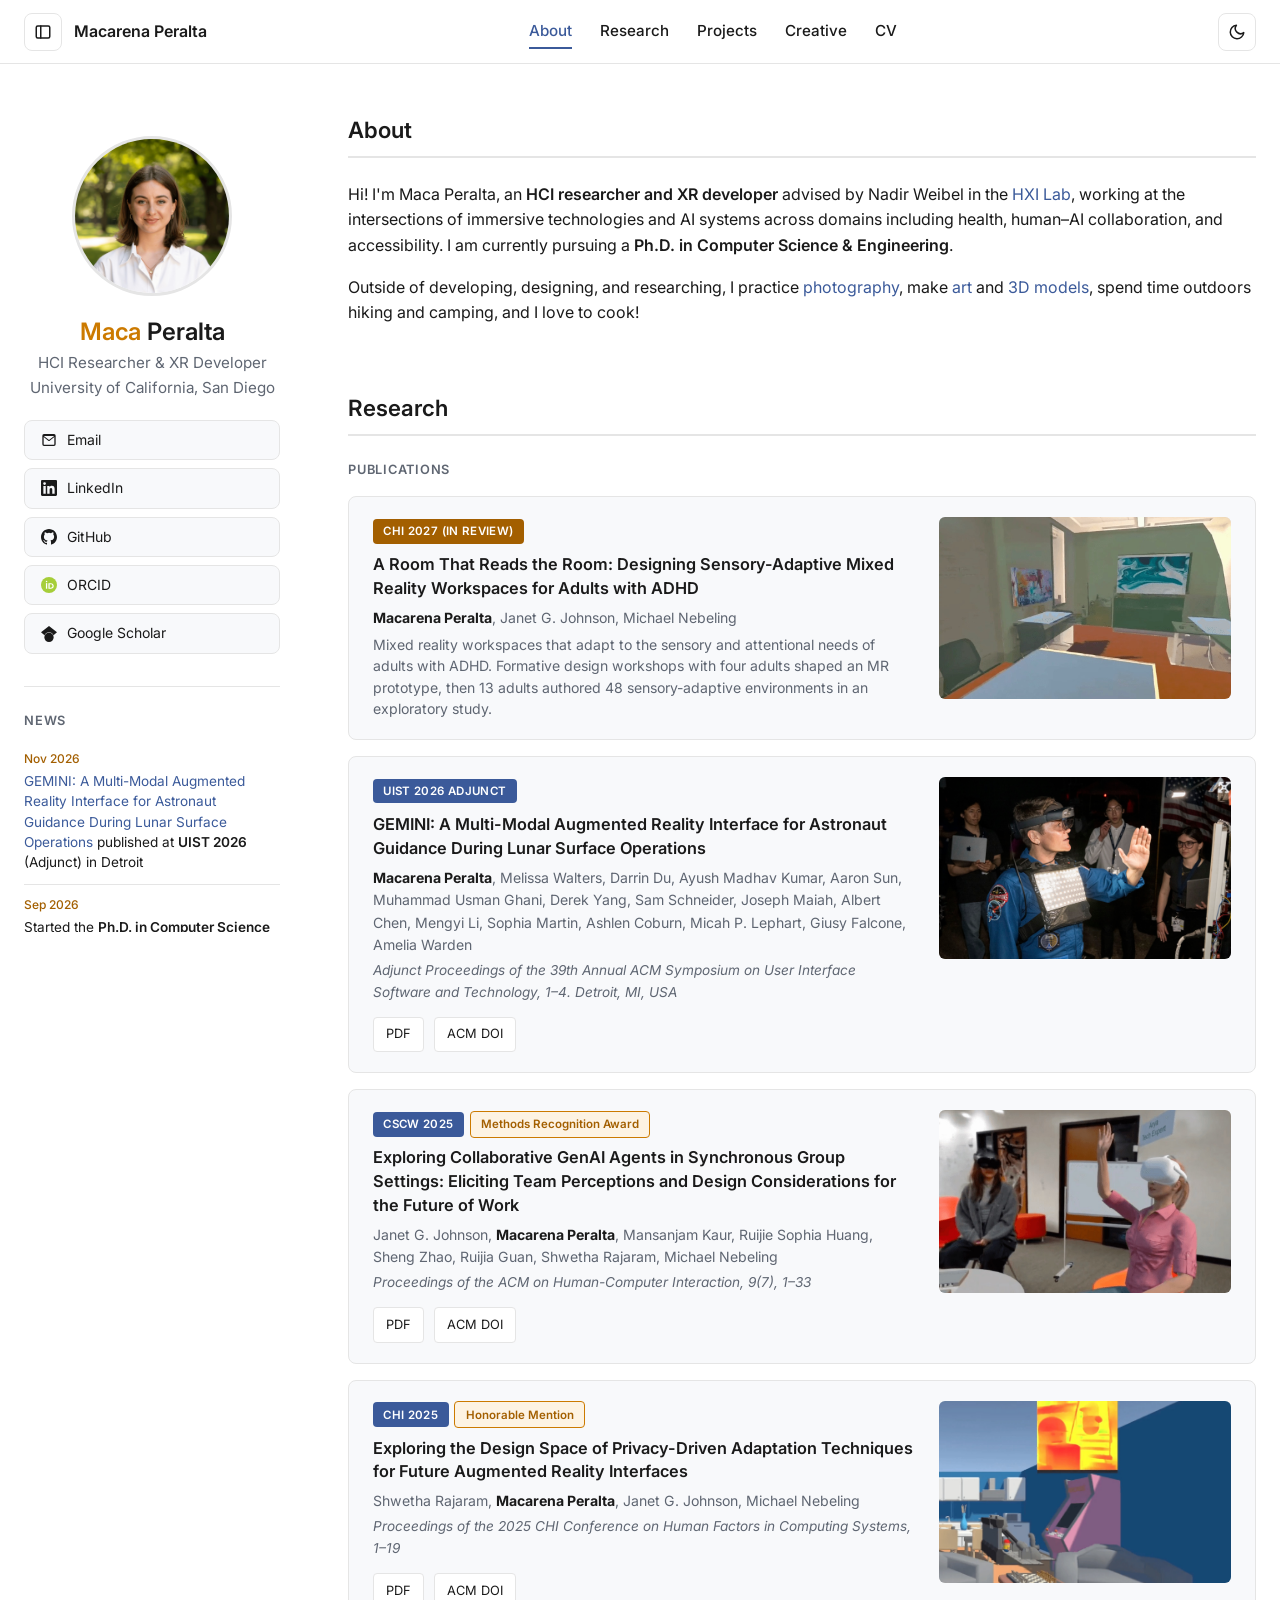
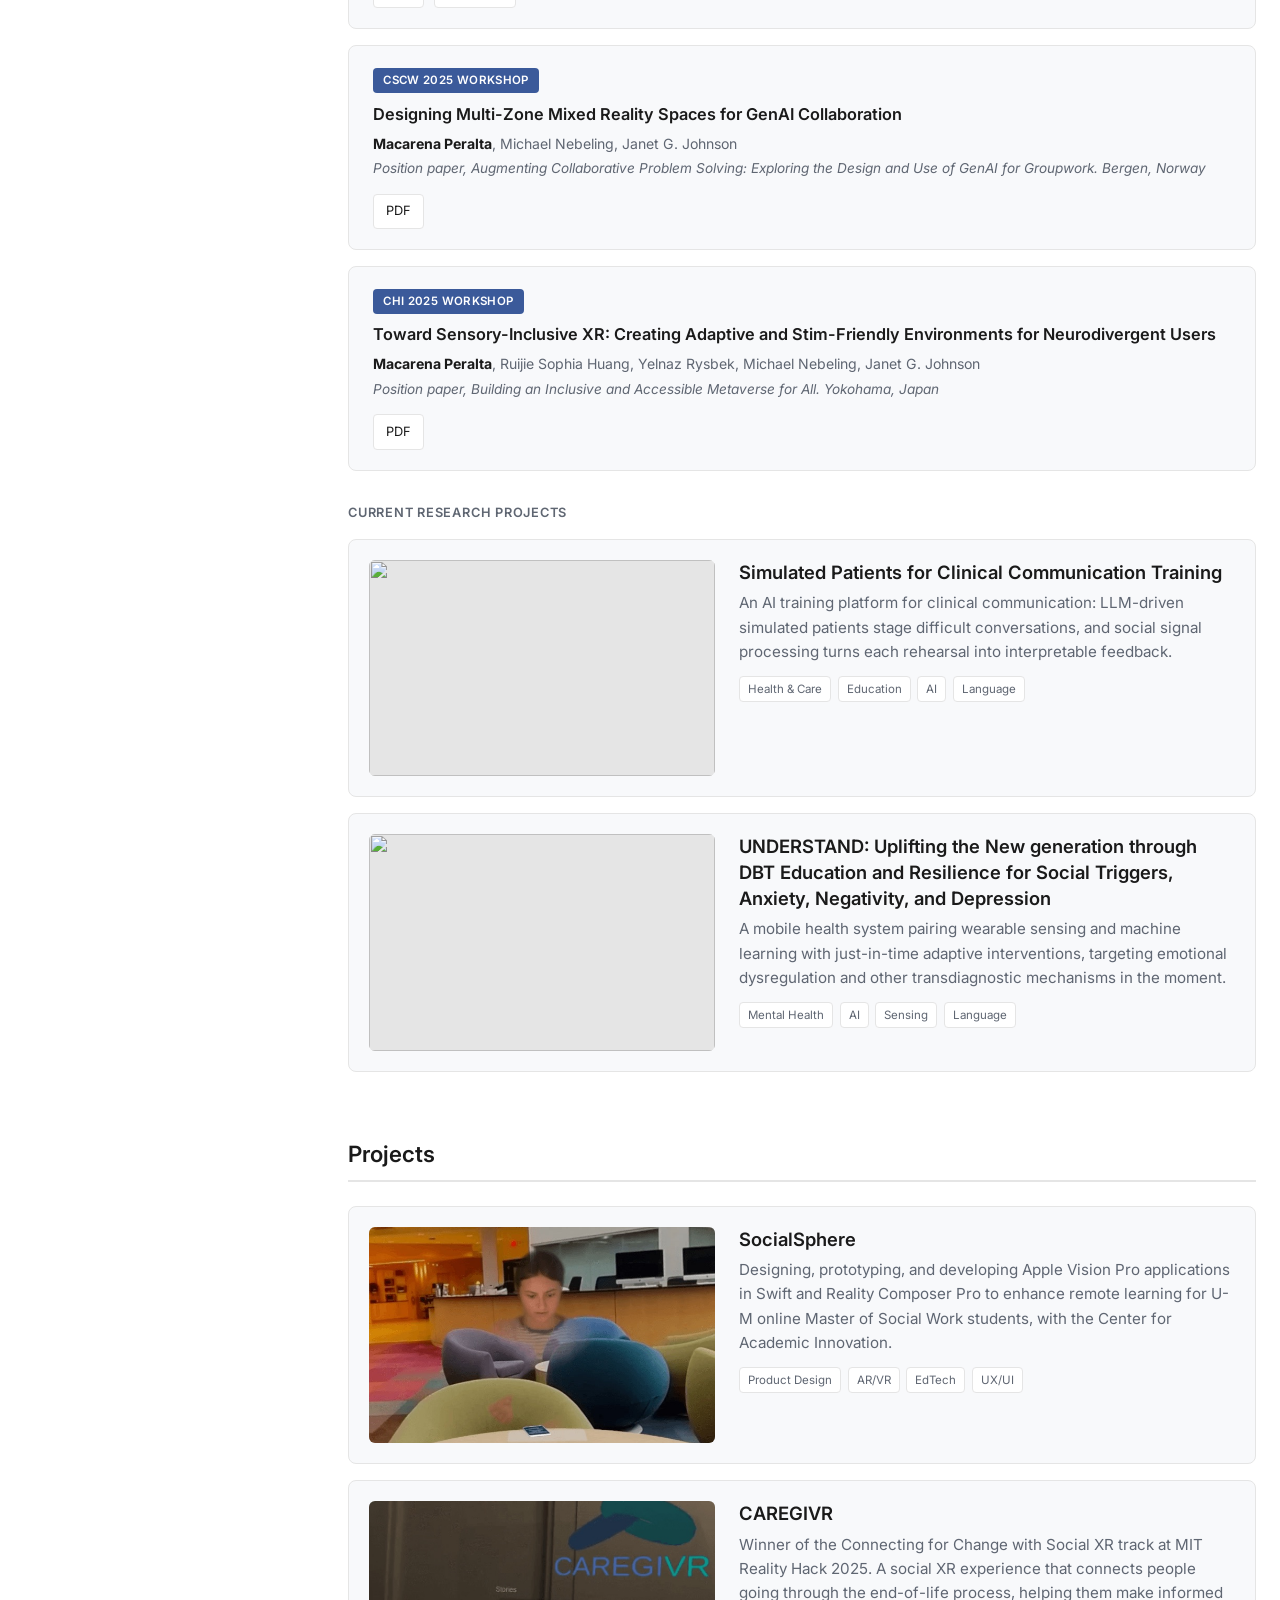
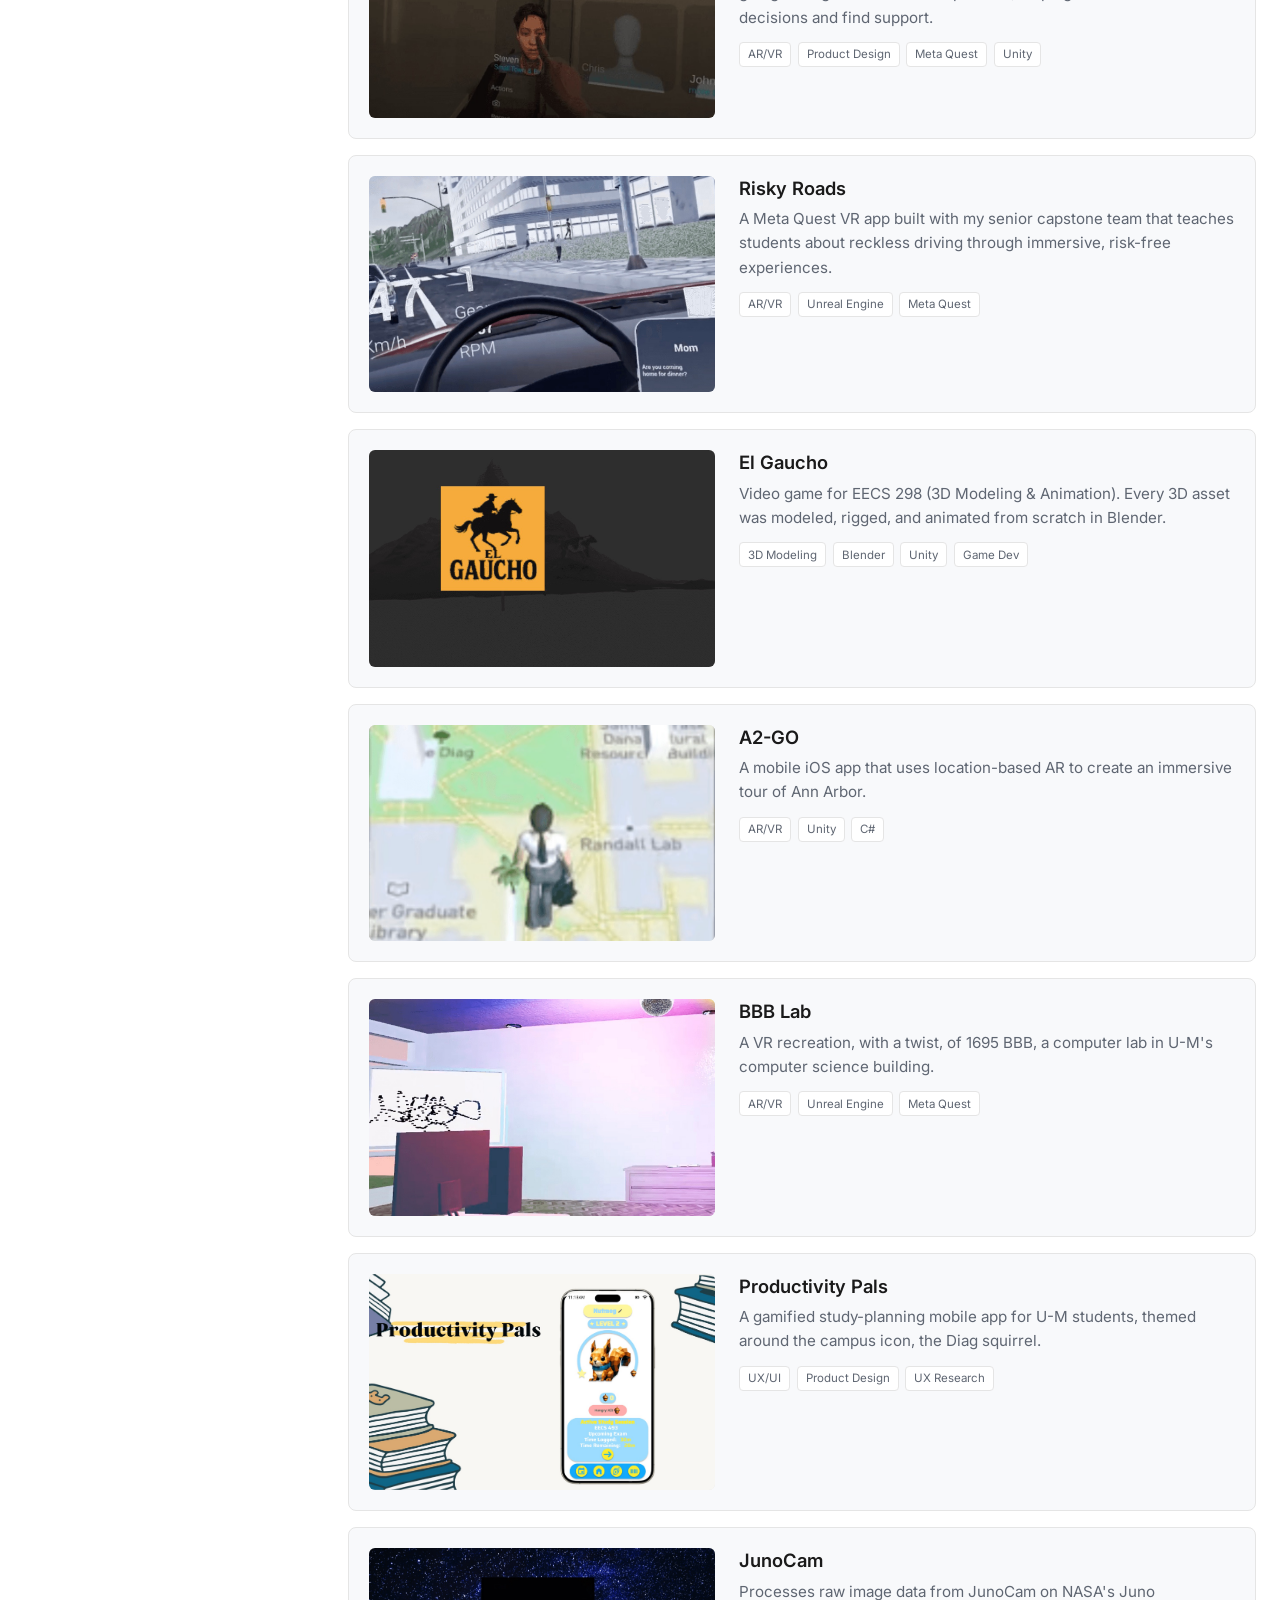
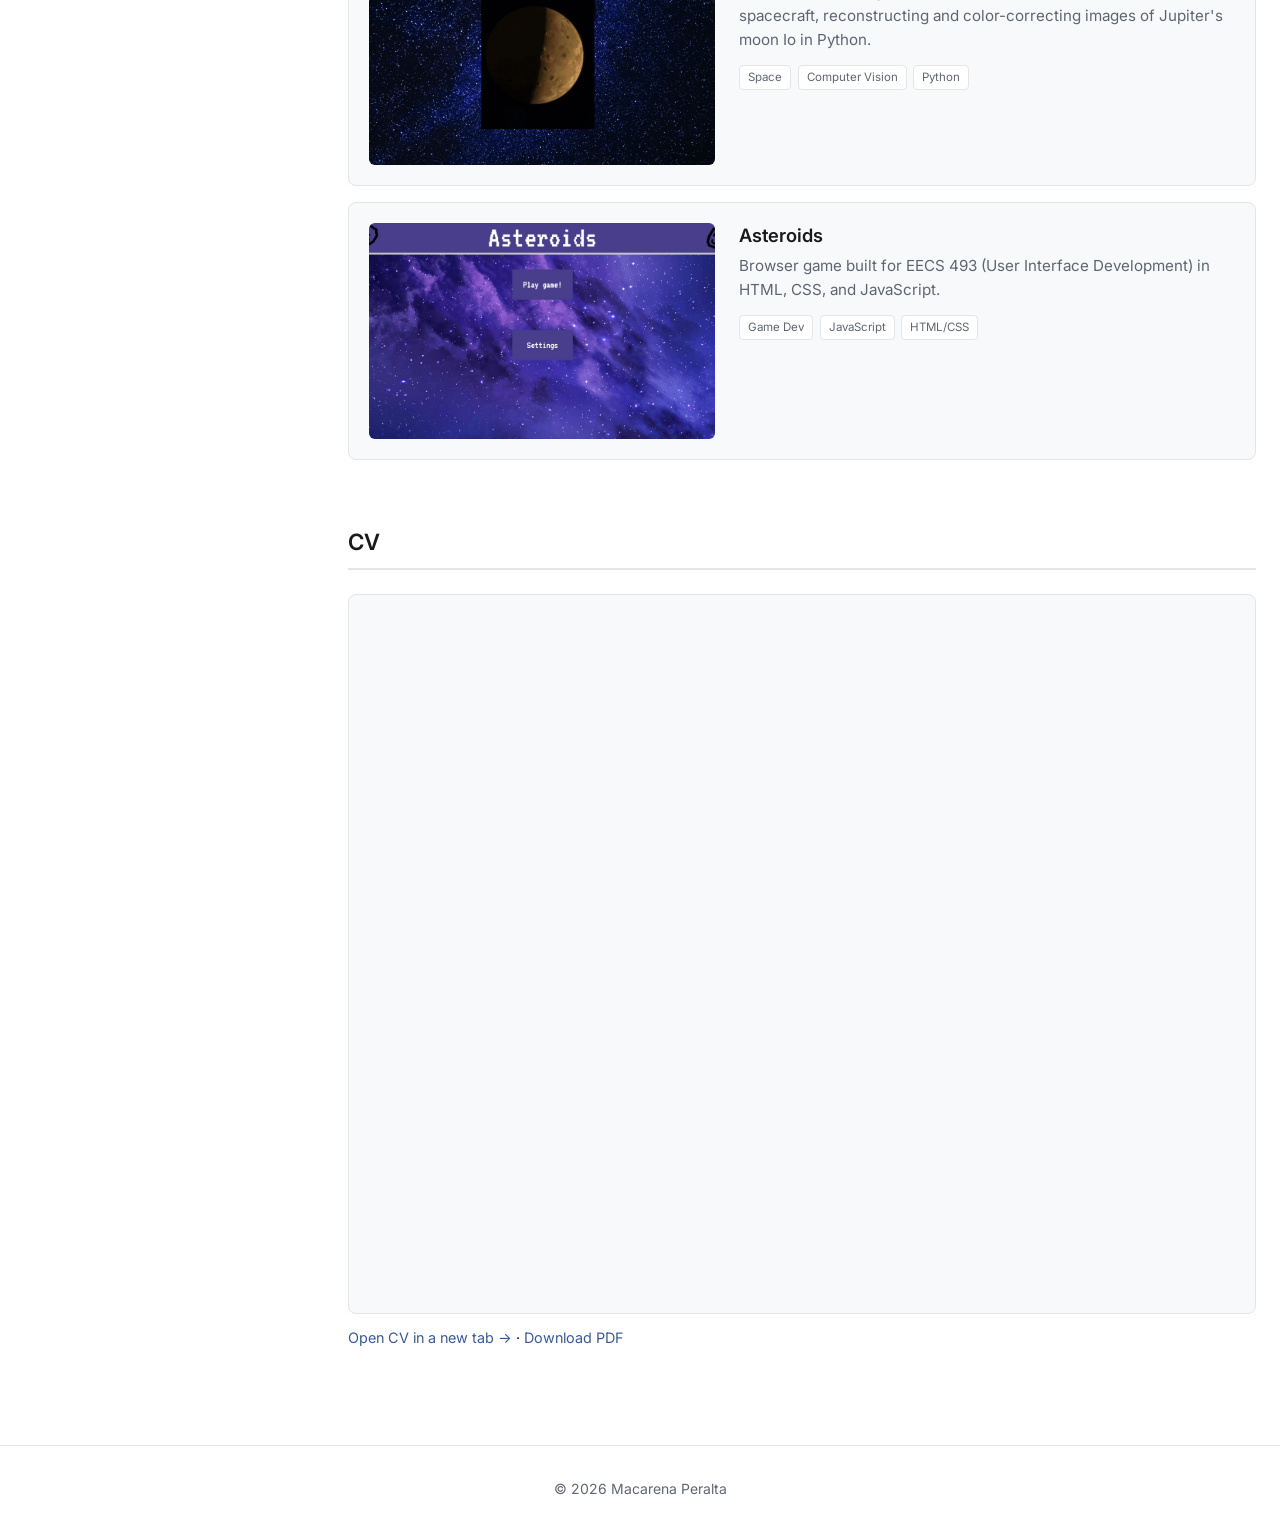
==== commit 92cd972a: "About: remove aerospace Co-Authored-By: Claude Opus 5.5 <noreply@anthropic.com>" ====
--- a/index.html
+++ b/index.html
@@ -4,14 +4,14 @@
 <meta charset="utf-8">
 <meta name="viewport" content="width=device-width, initial-scale=1">
 <title>Macarena Peralta</title>
-<meta name="description" content="Maca (Macarena) Peralta is an HCI researcher and XR developer, and a Ph.D. student in Computer Science &amp; Engineering at UC San Diego advised by Nadir Weibel in the HXI Lab, working on immersive technologies and AI for health, human–AI collaboration, accessibility, and aerospace.">
+<meta name="description" content="Maca (Macarena) Peralta is an HCI researcher and XR developer, and a Ph.D. student in Computer Science &amp; Engineering at UC San Diego advised by Nadir Weibel in the HXI Lab, working on immersive technologies and AI for health, human–AI collaboration, and accessibility.">
 <meta name="google-site-verification" content="0FIJbXbdzY0Ouzz49FKgmgi9Bjt3xuFaNUKqcE24rbE">
 <link rel="canonical" href="https://macaperalta.github.io/">
 <link rel="icon" href="favicon.svg" type="image/svg+xml">
 <meta property="og:type" content="profile">
 <meta property="og:site_name" content="Macarena Peralta">
 <meta property="og:title" content="Macarena Peralta">
-<meta property="og:description" content="Maca (Macarena) Peralta is an HCI researcher and XR developer, and a Ph.D. student in Computer Science &amp; Engineering at UC San Diego advised by Nadir Weibel in the HXI Lab, working on immersive technologies and AI for health, human–AI collaboration, accessibility, and aerospace.">
+<meta property="og:description" content="Maca (Macarena) Peralta is an HCI researcher and XR developer, and a Ph.D. student in Computer Science &amp; Engineering at UC San Diego advised by Nadir Weibel in the HXI Lab, working on immersive technologies and AI for health, human–AI collaboration, and accessibility.">
 <meta property="og:url" content="https://macaperalta.github.io/">
 <meta property="og:image" content="https://macaperalta.github.io/images/QopkH7FoG4tDrqUCHRMjBXStGU.jpg">
 <meta name="twitter:card" content="summary_large_image">
@@ -228,7 +228,7 @@
 
     <section class="bio" id="about">
       <h2>About</h2>
-      <p>Hi! I'm Maca Peralta, an <strong>HCI researcher and XR developer</strong> advised by Nadir Weibel in the <a href="https://hxi.ucsd.edu/" target="_blank" rel="noopener">HXI Lab</a>, working at the intersections of immersive technologies and AI systems across domains including health, human–AI collaboration, accessibility, and aerospace. I am currently pursuing a <strong>Ph.D. in Computer Science &amp; Engineering</strong>.</p>
+      <p>Hi! I'm Maca Peralta, an <strong>HCI researcher and XR developer</strong> advised by Nadir Weibel in the <a href="https://hxi.ucsd.edu/" target="_blank" rel="noopener">HXI Lab</a>, working at the intersections of immersive technologies and AI systems across domains including health, human–AI collaboration, and accessibility. I am currently pursuing a <strong>Ph.D. in Computer Science &amp; Engineering</strong>.</p>
       <p>Outside of developing, designing, and researching, I practice <a href="creative.html#photography">photography</a>, make <a href="creative.html#art">art</a> and <a href="creative.html#models">3D models</a>, spend time outdoors hiking and camping, and I love to cook!</p>
     </section>
 
--- a/home.css
+++ b/home.css
@@ -138,7 +138,10 @@
   scrollbar-width: thin;
   transition: width .35s ease, margin-right .35s ease, opacity .25s ease, visibility 0s;
 }
-.sidebar__inner { width: var(--panel); }
+/* Fill whatever width is left after a scrollbar (some Macs show one that takes
+   ~15px), so text is never hidden under it. The min-width keeps the content
+   from re-wrapping while the panel slides shut. */
+.sidebar__inner { width: 100%; min-width: calc(var(--panel) - 24px); padding-right: 4px; }
 html.sidebar-closed .sidebar {
   width: 0;
   margin-right: 0;
